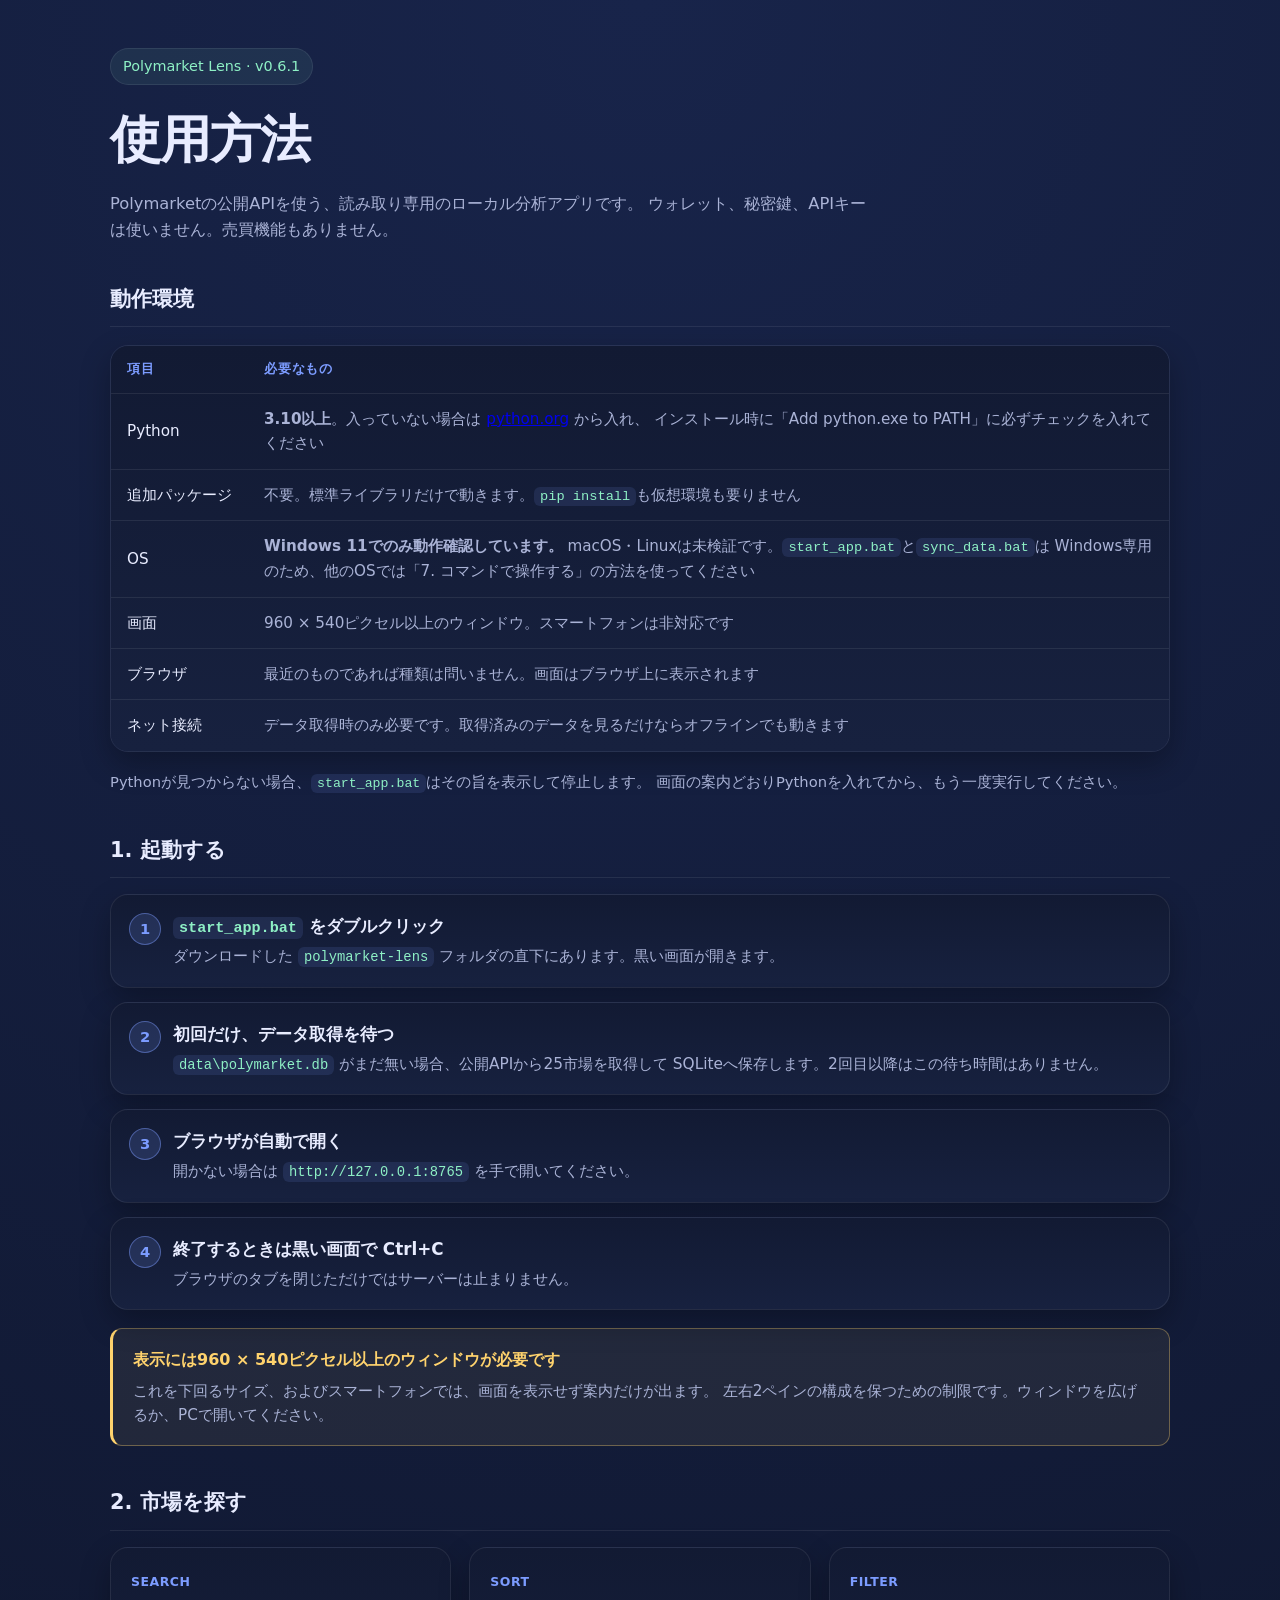
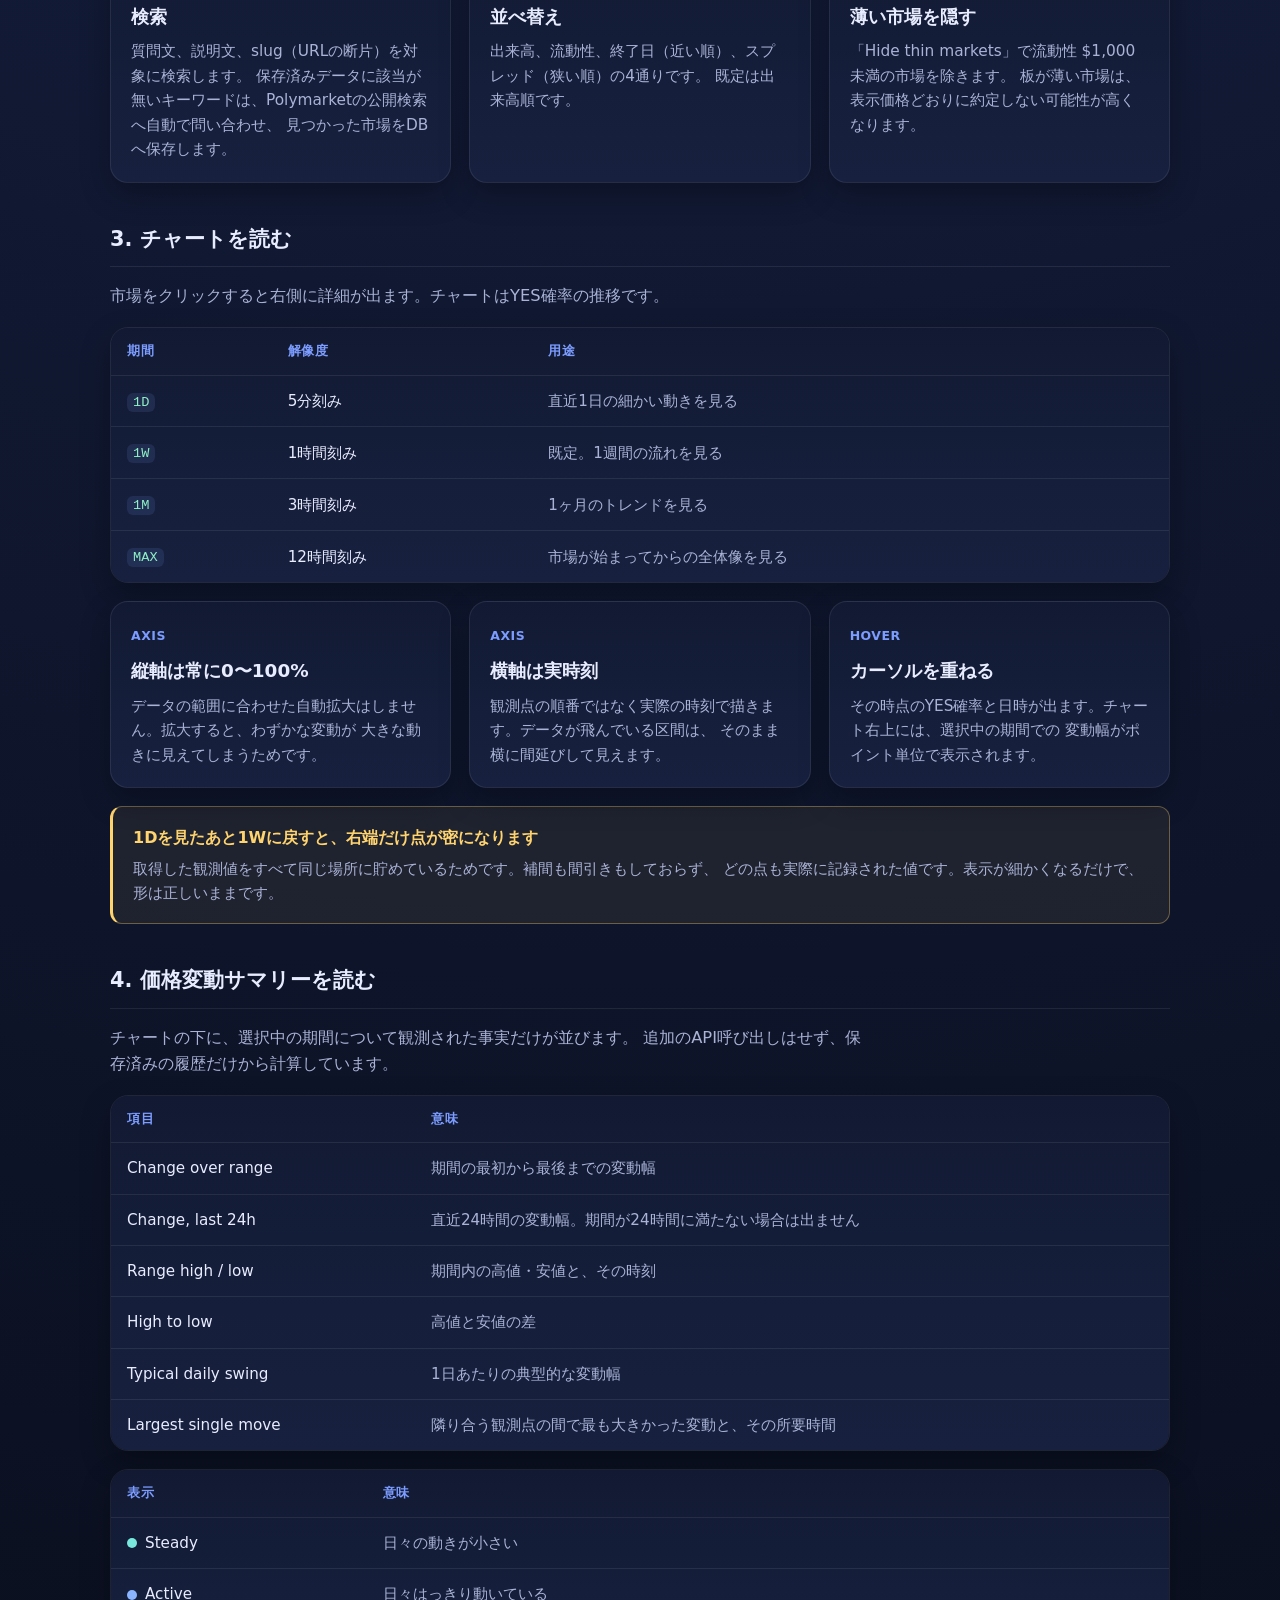
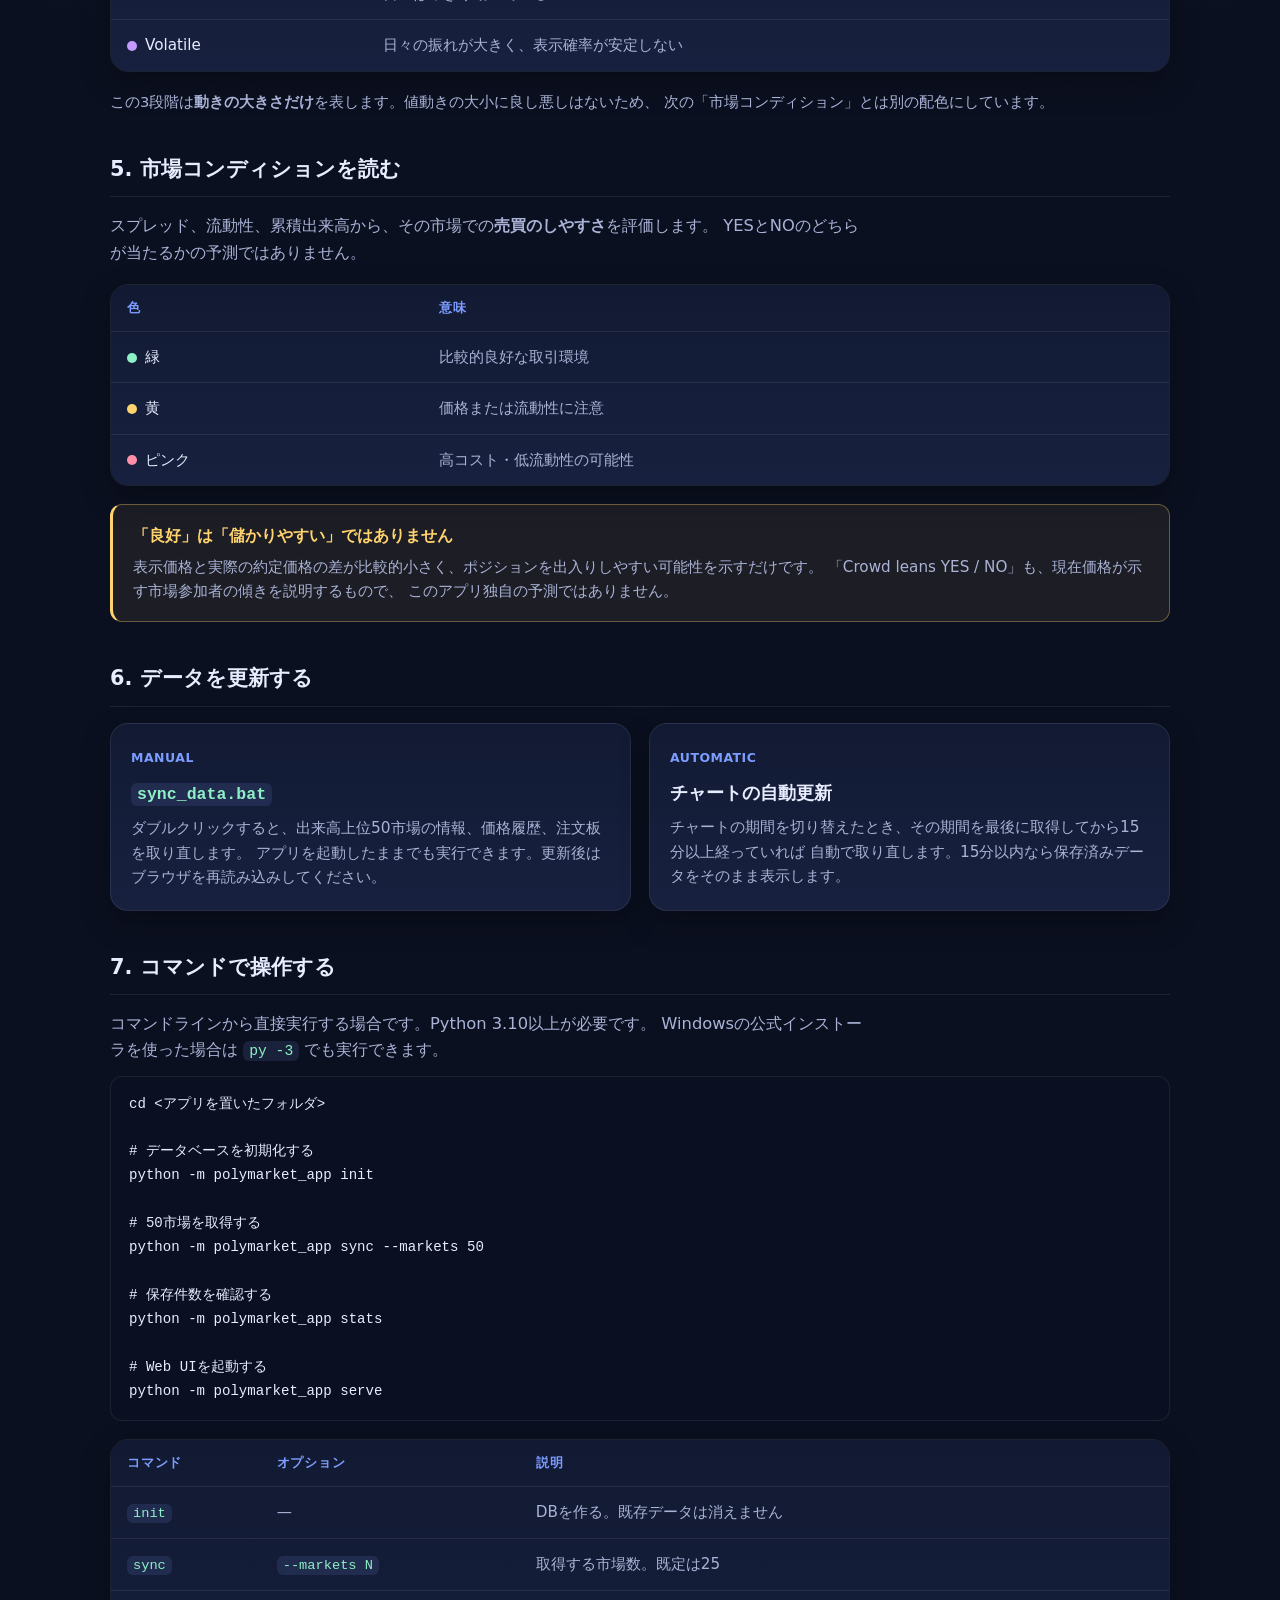
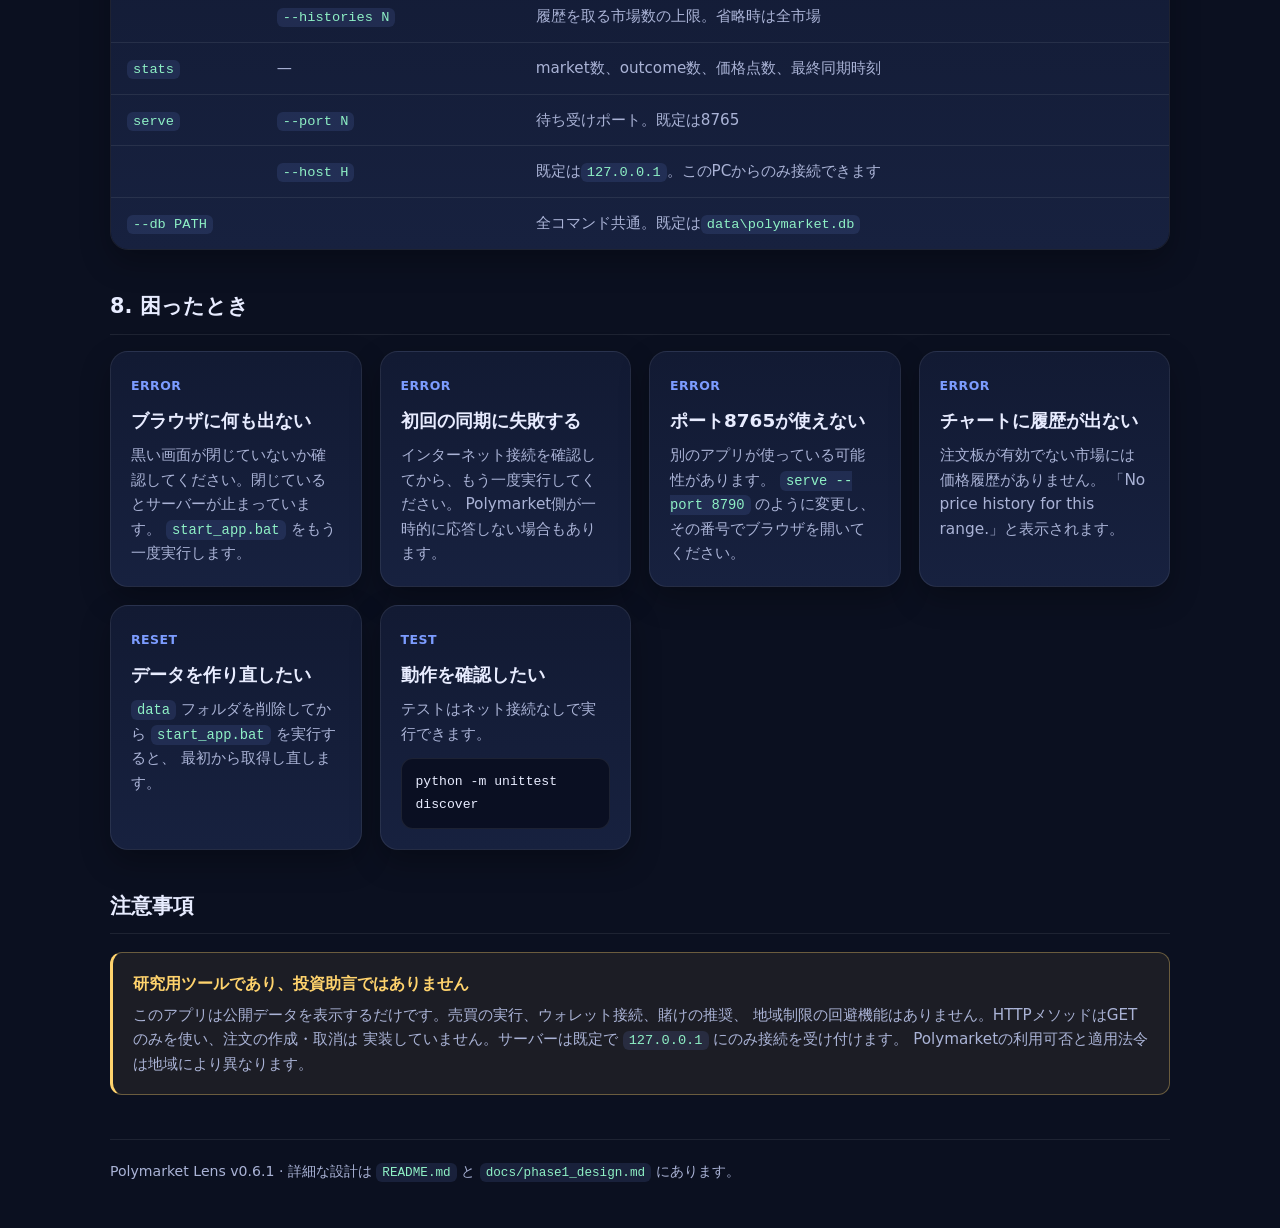
==== docs/how_to_start.html @ 96980538 "Publish Polymarket Lens 0.6.1 A read-only viewer for public Polymarket data. Runs locally on the Pyt" ====
<!doctype html>
<html lang="ja">
<head>
  <meta charset="UTF-8" />
  <meta name="viewport" content="width=device-width, initial-scale=1.0" />
  <title>Polymarket Lens 使用方法</title>
  <style>
    :root {
      --bg: #0b1020;
      --panel: #121a33;
      --panel-2: #17213f;
      --text: #e8ecff;
      --muted: #aab3d6;
      --accent: #7c9cff;
      --accent-2: #8ef0c5;
      --warn: #ffd36d;
      --border: rgba(255,255,255,0.08);
      --shadow: 0 12px 30px rgba(0,0,0,0.28);
      --radius: 18px;
    }

    * {
      box-sizing: border-box;
    }

    body {
      margin: 0;
      font-family: system-ui, -apple-system, BlinkMacSystemFont, "Segoe UI", sans-serif;
      background: radial-gradient(circle at top, #18244a 0%, var(--bg) 55%);
      color: var(--text);
      line-height: 1.6;
    }

    .wrap {
      max-width: 1100px;
      margin: 0 auto;
      padding: 48px 20px 56px;
    }

    .hero {
      margin-bottom: 28px;
    }

    .eyebrow {
      display: inline-block;
      padding: 6px 12px;
      border: 1px solid var(--border);
      border-radius: 999px;
      color: var(--accent-2);
      background: rgba(142, 240, 197, 0.08);
      font-size: 0.9rem;
      margin-bottom: 14px;
    }

    h1 {
      margin: 0 0 10px;
      font-size: clamp(2rem, 4vw, 3.2rem);
      letter-spacing: -0.02em;
    }

    .lead {
      margin: 0;
      max-width: 760px;
      color: var(--muted);
      font-size: 1.02rem;
    }

    .section-title {
      margin: 40px 0 16px;
      font-size: 1.3rem;
      padding-bottom: 10px;
      border-bottom: 1px solid var(--border);
    }

    .grid {
      display: grid;
      grid-template-columns: repeat(auto-fit, minmax(240px, 1fr));
      gap: 18px;
    }

    .card {
      background: linear-gradient(180deg, var(--panel) 0%, var(--panel-2) 100%);
      border: 1px solid var(--border);
      border-radius: var(--radius);
      box-shadow: var(--shadow);
      padding: 20px;
      transition: transform 0.2s ease, border-color 0.2s ease;
    }

    .card:hover {
      transform: translateY(-4px);
      border-color: rgba(124, 156, 255, 0.45);
    }

    .tag {
      display: inline-block;
      font-size: 0.78rem;
      font-weight: 700;
      letter-spacing: 0.04em;
      text-transform: uppercase;
      color: var(--accent);
      margin-bottom: 10px;
    }

    .card h2,
    .card h3 {
      margin: 0 0 8px;
      font-size: 1.15rem;
    }

    .card p {
      margin: 0;
      color: var(--muted);
      font-size: 0.96rem;
    }

    .card p + p {
      margin-top: 10px;
    }

    .steps {
      list-style: none;
      counter-reset: step;
      margin: 0;
      padding: 0;
      display: grid;
      gap: 14px;
    }

    .steps li {
      counter-increment: step;
      position: relative;
      padding: 18px 20px 18px 62px;
      background: linear-gradient(180deg, var(--panel) 0%, var(--panel-2) 100%);
      border: 1px solid var(--border);
      border-radius: var(--radius);
      box-shadow: var(--shadow);
    }

    .steps li::before {
      content: counter(step);
      position: absolute;
      left: 18px;
      top: 18px;
      width: 30px;
      height: 30px;
      display: grid;
      place-items: center;
      border-radius: 50%;
      background: rgba(124, 156, 255, 0.16);
      border: 1px solid rgba(124, 156, 255, 0.45);
      color: var(--accent);
      font-weight: 700;
      font-size: 0.92rem;
    }

    .steps strong {
      display: block;
      margin-bottom: 4px;
      font-size: 1.05rem;
    }

    .steps p {
      margin: 0;
      color: var(--muted);
      font-size: 0.96rem;
    }

    code {
      font-family: ui-monospace, "Cascadia Mono", Consolas, monospace;
      font-size: 0.9em;
      padding: 2px 6px;
      border-radius: 6px;
      background: rgba(124, 156, 255, 0.12);
      color: var(--accent-2);
    }

    pre {
      margin: 12px 0 0;
      padding: 16px 18px;
      overflow-x: auto;
      background: #0a0f22;
      border: 1px solid var(--border);
      border-radius: 12px;
    }

    pre code {
      padding: 0;
      background: none;
      color: var(--text);
      font-size: 0.88rem;
      line-height: 1.7;
    }

    /* カード内は幅が狭いので、横スクロールさせず折り返す。 */
    .card pre {
      padding: 12px 14px;
    }

    .card pre code {
      white-space: pre-wrap;
      overflow-wrap: anywhere;
      font-size: 0.82rem;
    }

    .table-scroll {
      overflow-x: auto;
      border: 1px solid var(--border);
      border-radius: var(--radius);
      box-shadow: var(--shadow);
    }

    table {
      width: 100%;
      border-collapse: collapse;
      background: linear-gradient(180deg, var(--panel) 0%, var(--panel-2) 100%);
      font-size: 0.95rem;
    }

    th,
    td {
      padding: 13px 16px;
      text-align: left;
      border-bottom: 1px solid var(--border);
      white-space: nowrap;
    }

    td:last-child,
    th:last-child {
      white-space: normal;
    }

    thead th {
      color: var(--accent);
      font-size: 0.8rem;
      letter-spacing: 0.06em;
      text-transform: uppercase;
    }

    tbody tr:last-child th,
    tbody tr:last-child td {
      border-bottom: 0;
    }

    td.muted {
      color: var(--muted);
    }

    .swatch {
      display: inline-block;
      width: 10px;
      height: 10px;
      margin-right: 8px;
      border-radius: 50%;
      vertical-align: middle;
    }

    .swatch.good { background: #8ef0c5; }
    .swatch.caution { background: var(--warn); }
    .swatch.risk { background: #ff8fa8; }
    .swatch.steady { background: #78e7dc; }
    .swatch.active { background: #8ab4ff; }
    .swatch.volatile { background: #c39bff; }

    .callout {
      margin-top: 18px;
      padding: 18px 20px;
      border: 1px solid rgba(255, 211, 109, 0.35);
      border-left: 3px solid var(--warn);
      border-radius: 12px;
      background: rgba(255, 211, 109, 0.07);
    }

    .callout strong {
      display: block;
      margin-bottom: 6px;
      color: var(--warn);
    }

    .callout p {
      margin: 0;
      color: var(--muted);
      font-size: 0.95rem;
    }

    .note {
      margin-top: 18px;
      color: var(--muted);
      font-size: 0.92rem;
    }

    footer {
      margin-top: 44px;
      padding-top: 20px;
      border-top: 1px solid var(--border);
      color: var(--muted);
      font-size: 0.88rem;
    }

    @media (max-width: 640px) {
      .wrap {
        padding: 30px 16px 44px;
      }

      .card,
      .steps li {
        padding: 18px;
      }

      .steps li {
        padding-left: 58px;
      }
    }
  </style>
</head>
<body>
  <main class="wrap">
    <section class="hero">
      <div class="eyebrow">Polymarket Lens &middot; v0.6.1</div>
      <h1>使用方法</h1>
      <p class="lead">
        Polymarketの公開APIを使う、読み取り専用のローカル分析アプリです。
        ウォレット、秘密鍵、APIキーは使いません。売買機能もありません。
      </p>
    </section>

    <h2 class="section-title">動作環境</h2>
    <div class="table-scroll" style="margin-top:18px">
      <table>
        <thead>
          <tr>
            <th>項目</th>
            <th>必要なもの</th>
          </tr>
        </thead>
        <tbody>
          <tr>
            <td>Python</td>
            <td class="muted">
              <strong>3.10以上</strong>。入っていない場合は
              <a href="https://www.python.org/downloads/">python.org</a> から入れ、
              インストール時に「Add python.exe to PATH」に必ずチェックを入れてください
            </td>
          </tr>
          <tr>
            <td>追加パッケージ</td>
            <td class="muted">
              不要。標準ライブラリだけで動きます。<code>pip install</code>も仮想環境も要りません
            </td>
          </tr>
          <tr>
            <td>OS</td>
            <td class="muted">
              <strong>Windows 11でのみ動作確認しています。</strong>
              macOS・Linuxは未検証です。<code>start_app.bat</code>と<code>sync_data.bat</code>は
              Windows専用のため、他のOSでは「7. コマンドで操作する」の方法を使ってください
            </td>
          </tr>
          <tr>
            <td>画面</td>
            <td class="muted">960 &times; 540ピクセル以上のウィンドウ。スマートフォンは非対応です</td>
          </tr>
          <tr>
            <td>ブラウザ</td>
            <td class="muted">最近のものであれば種類は問いません。画面はブラウザ上に表示されます</td>
          </tr>
          <tr>
            <td>ネット接続</td>
            <td class="muted">
              データ取得時のみ必要です。取得済みのデータを見るだけならオフラインでも動きます
            </td>
          </tr>
        </tbody>
      </table>
    </div>

    <p class="note">
      Pythonが見つからない場合、<code>start_app.bat</code>はその旨を表示して停止します。
      画面の案内どおりPythonを入れてから、もう一度実行してください。
    </p>

    <h2 class="section-title">1. 起動する</h2>
    <ol class="steps">
      <li>
        <strong><code>start_app.bat</code> をダブルクリック</strong>
        <p>ダウンロードした <code>polymarket-lens</code> フォルダの直下にあります。黒い画面が開きます。</p>
      </li>
      <li>
        <strong>初回だけ、データ取得を待つ</strong>
        <p>
          <code>data\polymarket.db</code> がまだ無い場合、公開APIから25市場を取得して
          SQLiteへ保存します。2回目以降はこの待ち時間はありません。
        </p>
      </li>
      <li>
        <strong>ブラウザが自動で開く</strong>
        <p>
          開かない場合は <code>http://127.0.0.1:8765</code> を手で開いてください。
        </p>
      </li>
      <li>
        <strong>終了するときは黒い画面で Ctrl+C</strong>
        <p>ブラウザのタブを閉じただけではサーバーは止まりません。</p>
      </li>
    </ol>

    <div class="callout">
      <strong>表示には960 &times; 540ピクセル以上のウィンドウが必要です</strong>
      <p>
        これを下回るサイズ、およびスマートフォンでは、画面を表示せず案内だけが出ます。
        左右2ペインの構成を保つための制限です。ウィンドウを広げるか、PCで開いてください。
      </p>
    </div>

    <h2 class="section-title">2. 市場を探す</h2>
    <section class="grid">
      <article class="card">
        <div class="tag">Search</div>
        <h3>検索</h3>
        <p>
          質問文、説明文、slug（URLの断片）を対象に検索します。
          保存済みデータに該当が無いキーワードは、Polymarketの公開検索へ自動で問い合わせ、
          見つかった市場をDBへ保存します。
        </p>
      </article>

      <article class="card">
        <div class="tag">Sort</div>
        <h3>並べ替え</h3>
        <p>
          出来高、流動性、終了日（近い順）、スプレッド（狭い順）の4通りです。
          既定は出来高順です。
        </p>
      </article>

      <article class="card">
        <div class="tag">Filter</div>
        <h3>薄い市場を隠す</h3>
        <p>
          「Hide thin markets」で流動性 $1,000 未満の市場を除きます。
          板が薄い市場は、表示価格どおりに約定しない可能性が高くなります。
        </p>
      </article>
    </section>

    <h2 class="section-title">3. チャートを読む</h2>
    <p class="lead">
      市場をクリックすると右側に詳細が出ます。チャートはYES確率の推移です。
    </p>

    <div class="table-scroll" style="margin-top:18px">
      <table>
        <thead>
          <tr>
            <th>期間</th>
            <th>解像度</th>
            <th>用途</th>
          </tr>
        </thead>
        <tbody>
          <tr><td><code>1D</code></td><td>5分刻み</td><td class="muted">直近1日の細かい動きを見る</td></tr>
          <tr><td><code>1W</code></td><td>1時間刻み</td><td class="muted">既定。1週間の流れを見る</td></tr>
          <tr><td><code>1M</code></td><td>3時間刻み</td><td class="muted">1ヶ月のトレンドを見る</td></tr>
          <tr><td><code>MAX</code></td><td>12時間刻み</td><td class="muted">市場が始まってからの全体像を見る</td></tr>
        </tbody>
      </table>
    </div>

    <section class="grid" style="margin-top:18px">
      <article class="card">
        <div class="tag">Axis</div>
        <h3>縦軸は常に0〜100%</h3>
        <p>
          データの範囲に合わせた自動拡大はしません。拡大すると、わずかな変動が
          大きな動きに見えてしまうためです。
        </p>
      </article>

      <article class="card">
        <div class="tag">Axis</div>
        <h3>横軸は実時刻</h3>
        <p>
          観測点の順番ではなく実際の時刻で描きます。データが飛んでいる区間は、
          そのまま横に間延びして見えます。
        </p>
      </article>

      <article class="card">
        <div class="tag">Hover</div>
        <h3>カーソルを重ねる</h3>
        <p>
          その時点のYES確率と日時が出ます。チャート右上には、選択中の期間での
          変動幅がポイント単位で表示されます。
        </p>
      </article>
    </section>

    <div class="callout">
      <strong>1Dを見たあと1Wに戻すと、右端だけ点が密になります</strong>
      <p>
        取得した観測値をすべて同じ場所に貯めているためです。補間も間引きもしておらず、
        どの点も実際に記録された値です。表示が細かくなるだけで、形は正しいままです。
      </p>
    </div>

    <h2 class="section-title">4. 価格変動サマリーを読む</h2>
    <p class="lead">
      チャートの下に、選択中の期間について観測された事実だけが並びます。
      追加のAPI呼び出しはせず、保存済みの履歴だけから計算しています。
    </p>

    <div class="table-scroll" style="margin-top:18px">
      <table>
        <thead>
          <tr>
            <th>項目</th>
            <th>意味</th>
          </tr>
        </thead>
        <tbody>
          <tr><td>Change over range</td><td class="muted">期間の最初から最後までの変動幅</td></tr>
          <tr><td>Change, last 24h</td><td class="muted">直近24時間の変動幅。期間が24時間に満たない場合は出ません</td></tr>
          <tr><td>Range high / low</td><td class="muted">期間内の高値・安値と、その時刻</td></tr>
          <tr><td>High to low</td><td class="muted">高値と安値の差</td></tr>
          <tr><td>Typical daily swing</td><td class="muted">1日あたりの典型的な変動幅</td></tr>
          <tr><td>Largest single move</td><td class="muted">隣り合う観測点の間で最も大きかった変動と、その所要時間</td></tr>
        </tbody>
      </table>
    </div>

    <div class="table-scroll" style="margin-top:18px">
      <table>
        <thead>
          <tr>
            <th>表示</th>
            <th>意味</th>
          </tr>
        </thead>
        <tbody>
          <tr><td><span class="swatch steady"></span>Steady</td><td class="muted">日々の動きが小さい</td></tr>
          <tr><td><span class="swatch active"></span>Active</td><td class="muted">日々はっきり動いている</td></tr>
          <tr><td><span class="swatch volatile"></span>Volatile</td><td class="muted">日々の振れが大きく、表示確率が安定しない</td></tr>
        </tbody>
      </table>
    </div>

    <p class="note">
      この3段階は<strong>動きの大きさだけ</strong>を表します。値動きの大小に良し悪しはないため、
      次の「市場コンディション」とは別の配色にしています。
    </p>

    <h2 class="section-title">5. 市場コンディションを読む</h2>
    <p class="lead">
      スプレッド、流動性、累積出来高から、その市場での<strong>売買のしやすさ</strong>を評価します。
      YESとNOのどちらが当たるかの予測ではありません。
    </p>

    <div class="table-scroll" style="margin-top:18px">
      <table>
        <thead>
          <tr>
            <th>色</th>
            <th>意味</th>
          </tr>
        </thead>
        <tbody>
          <tr><td><span class="swatch good"></span>緑</td><td class="muted">比較的良好な取引環境</td></tr>
          <tr><td><span class="swatch caution"></span>黄</td><td class="muted">価格または流動性に注意</td></tr>
          <tr><td><span class="swatch risk"></span>ピンク</td><td class="muted">高コスト・低流動性の可能性</td></tr>
        </tbody>
      </table>
    </div>

    <div class="callout">
      <strong>「良好」は「儲かりやすい」ではありません</strong>
      <p>
        表示価格と実際の約定価格の差が比較的小さく、ポジションを出入りしやすい可能性を示すだけです。
        「Crowd leans YES / NO」も、現在価格が示す市場参加者の傾きを説明するもので、
        このアプリ独自の予測ではありません。
      </p>
    </div>

    <h2 class="section-title">6. データを更新する</h2>
    <section class="grid">
      <article class="card">
        <div class="tag">Manual</div>
        <h3><code>sync_data.bat</code></h3>
        <p>
          ダブルクリックすると、出来高上位50市場の情報、価格履歴、注文板を取り直します。
          アプリを起動したままでも実行できます。更新後はブラウザを再読み込みしてください。
        </p>
      </article>

      <article class="card">
        <div class="tag">Automatic</div>
        <h3>チャートの自動更新</h3>
        <p>
          チャートの期間を切り替えたとき、その期間を最後に取得してから15分以上経っていれば
          自動で取り直します。15分以内なら保存済みデータをそのまま表示します。
        </p>
      </article>
    </section>

    <h2 class="section-title">7. コマンドで操作する</h2>
    <p class="lead">
      コマンドラインから直接実行する場合です。Python 3.10以上が必要です。
      Windowsの公式インストーラを使った場合は <code>py -3</code> でも実行できます。
    </p>

    <pre><code>cd <アプリを置いたフォルダ>

# データベースを初期化する
python -m polymarket_app init

# 50市場を取得する
python -m polymarket_app sync --markets 50

# 保存件数を確認する
python -m polymarket_app stats

# Web UIを起動する
python -m polymarket_app serve</code></pre>

    <div class="table-scroll" style="margin-top:18px">
      <table>
        <thead>
          <tr>
            <th>コマンド</th>
            <th>オプション</th>
            <th>説明</th>
          </tr>
        </thead>
        <tbody>
          <tr>
            <td><code>init</code></td>
            <td class="muted">&mdash;</td>
            <td class="muted">DBを作る。既存データは消えません</td>
          </tr>
          <tr>
            <td><code>sync</code></td>
            <td><code>--markets N</code></td>
            <td class="muted">取得する市場数。既定は25</td>
          </tr>
          <tr>
            <td></td>
            <td><code>--histories N</code></td>
            <td class="muted">履歴を取る市場数の上限。省略時は全市場</td>
          </tr>
          <tr>
            <td><code>stats</code></td>
            <td class="muted">&mdash;</td>
            <td class="muted">market数、outcome数、価格点数、最終同期時刻</td>
          </tr>
          <tr>
            <td><code>serve</code></td>
            <td><code>--port N</code></td>
            <td class="muted">待ち受けポート。既定は8765</td>
          </tr>
          <tr>
            <td></td>
            <td><code>--host H</code></td>
            <td class="muted">既定は<code>127.0.0.1</code>。このPCからのみ接続できます</td>
          </tr>
          <tr>
            <td colspan="2"><code>--db PATH</code></td>
            <td class="muted">全コマンド共通。既定は<code>data\polymarket.db</code></td>
          </tr>
        </tbody>
      </table>
    </div>

    <h2 class="section-title">8. 困ったとき</h2>
    <section class="grid">
      <article class="card">
        <div class="tag">Error</div>
        <h3>ブラウザに何も出ない</h3>
        <p>
          黒い画面が閉じていないか確認してください。閉じているとサーバーが止まっています。
          <code>start_app.bat</code> をもう一度実行します。
        </p>
      </article>

      <article class="card">
        <div class="tag">Error</div>
        <h3>初回の同期に失敗する</h3>
        <p>
          インターネット接続を確認してから、もう一度実行してください。
          Polymarket側が一時的に応答しない場合もあります。
        </p>
      </article>

      <article class="card">
        <div class="tag">Error</div>
        <h3>ポート8765が使えない</h3>
        <p>
          別のアプリが使っている可能性があります。
          <code>serve --port 8790</code> のように変更し、その番号でブラウザを開いてください。
        </p>
      </article>

      <article class="card">
        <div class="tag">Error</div>
        <h3>チャートに履歴が出ない</h3>
        <p>
          注文板が有効でない市場には価格履歴がありません。
          「No price history for this range.」と表示されます。
        </p>
      </article>

      <article class="card">
        <div class="tag">Reset</div>
        <h3>データを作り直したい</h3>
        <p>
          <code>data</code> フォルダを削除してから <code>start_app.bat</code> を実行すると、
          最初から取得し直します。
        </p>
      </article>

      <article class="card">
        <div class="tag">Test</div>
        <h3>動作を確認したい</h3>
        <p>
          テストはネット接続なしで実行できます。
        </p>
        <pre><code>python -m unittest discover</code></pre>
      </article>
    </section>

    <h2 class="section-title">注意事項</h2>
    <div class="callout">
      <strong>研究用ツールであり、投資助言ではありません</strong>
      <p>
        このアプリは公開データを表示するだけです。売買の実行、ウォレット接続、賭けの推奨、
        地域制限の回避機能はありません。HTTPメソッドはGETのみを使い、注文の作成・取消は
        実装していません。サーバーは既定で <code>127.0.0.1</code> にのみ接続を受け付けます。
        Polymarketの利用可否と適用法令は地域により異なります。
      </p>
    </div>

    <footer>
      Polymarket Lens v0.6.1 &middot; 詳細な設計は
      <code>README.md</code> と <code>docs/phase1_design.md</code> にあります。
    </footer>
  </main>
</body>
</html>
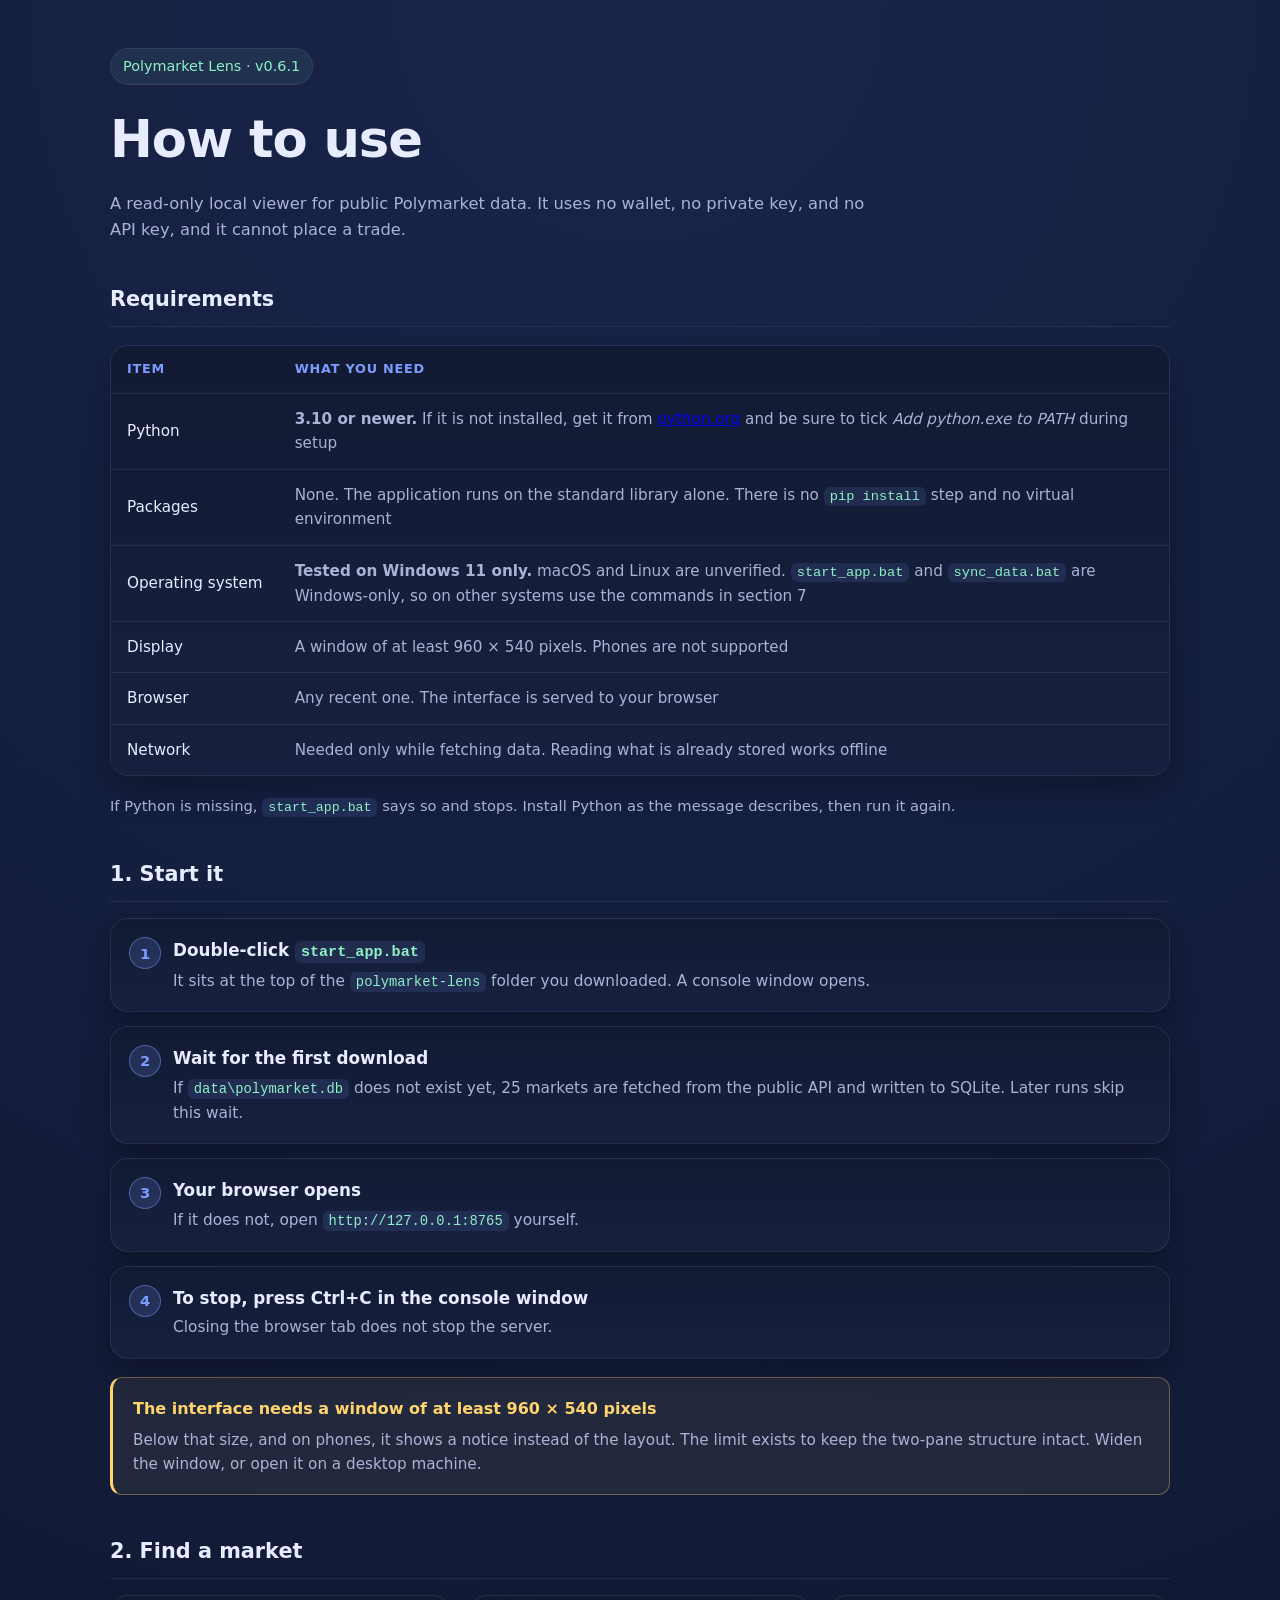
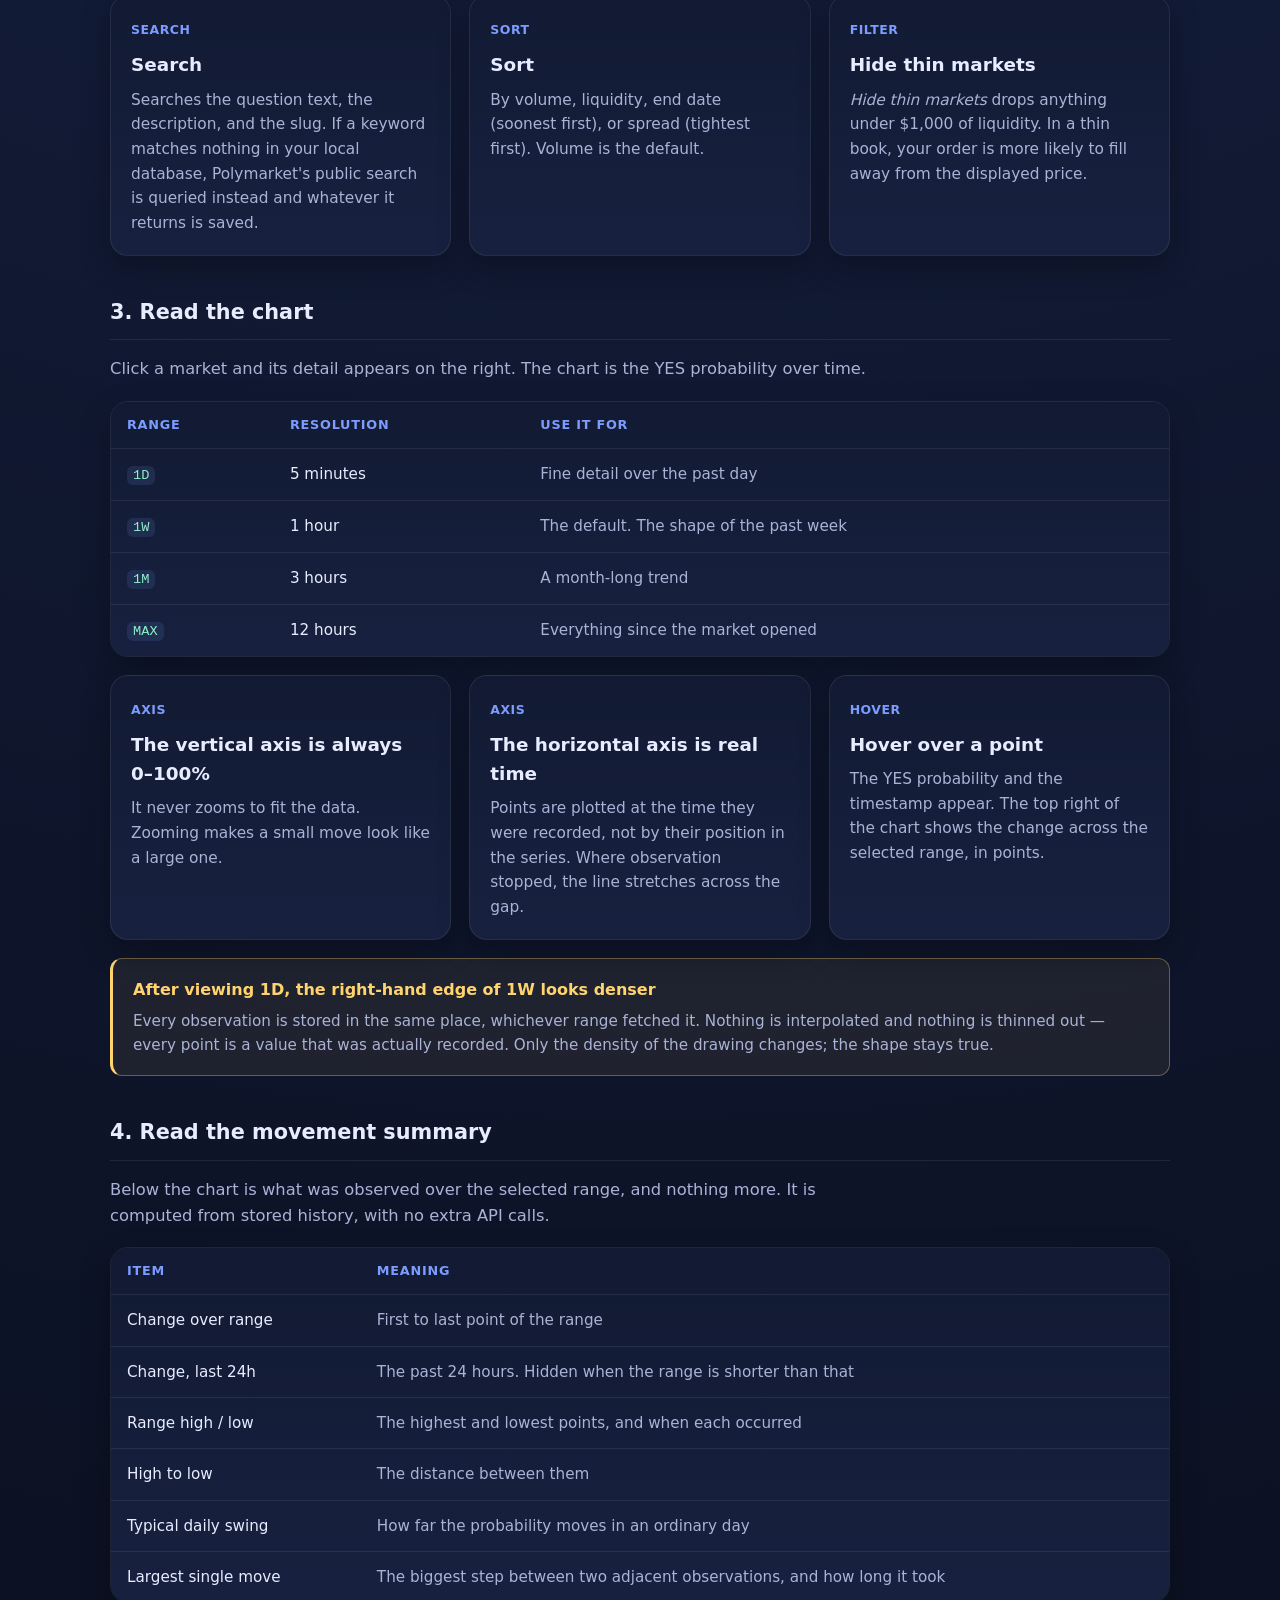
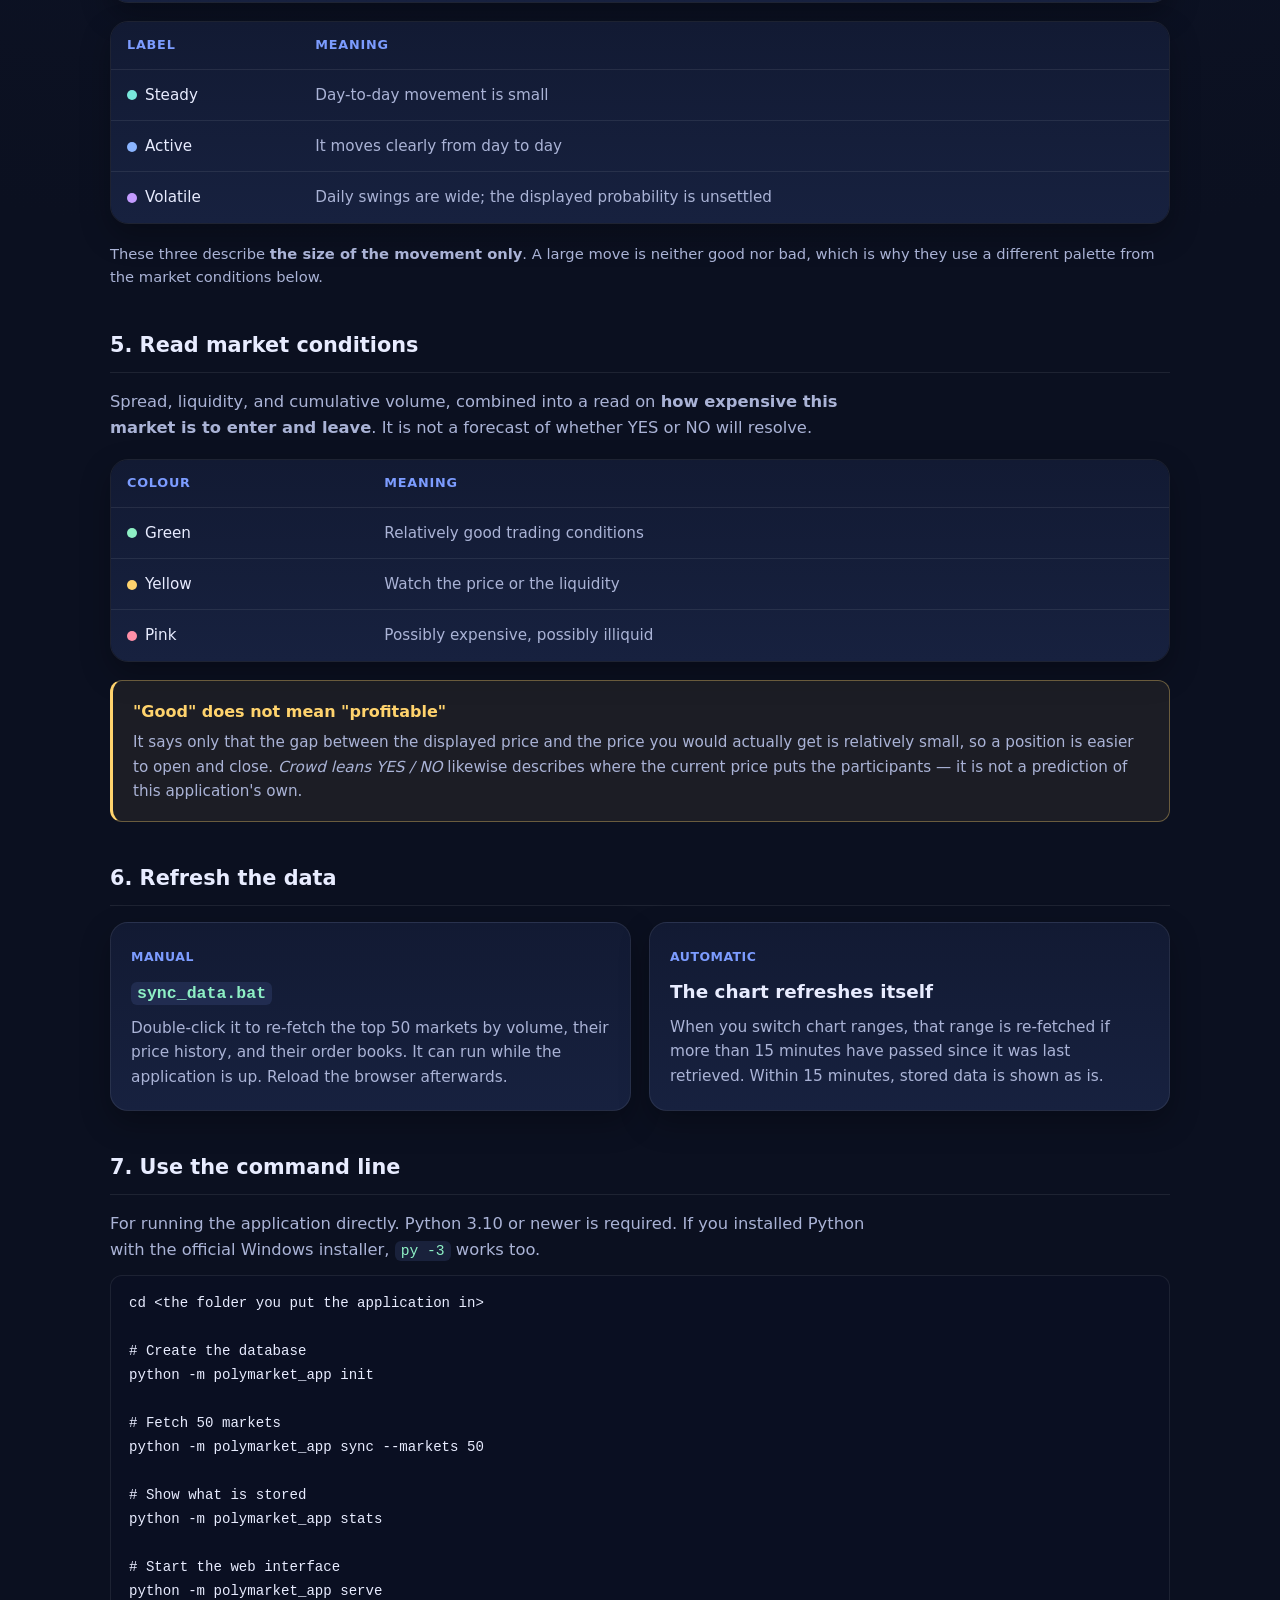
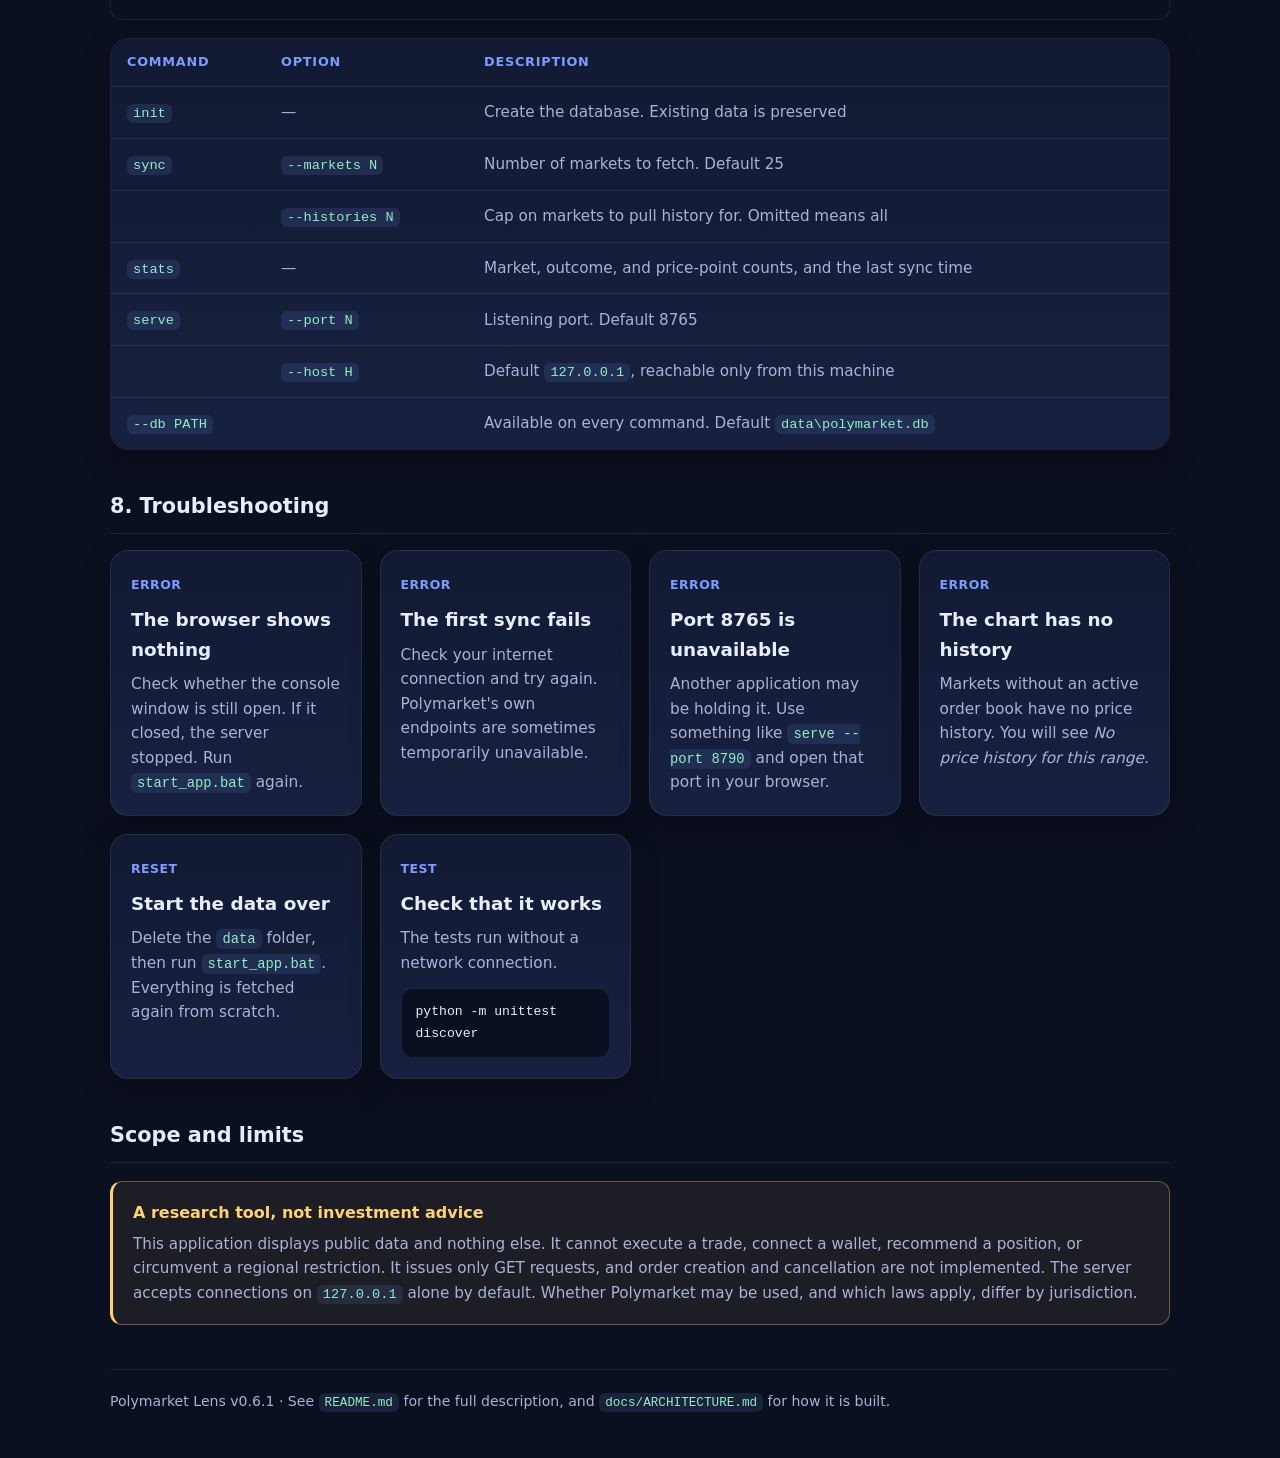
==== commit eaff1adc: "Translate the documentation into English The project is published for an English-speaking audience, " ====
--- a/docs/how_to_start.html
+++ b/docs/how_to_start.html
@@ -1,9 +1,9 @@
 <!doctype html>
-<html lang="ja">
+<html lang="en">
 <head>
   <meta charset="UTF-8" />
   <meta name="viewport" content="width=device-width, initial-scale=1.0" />
-  <title>Polymarket Lens 使用方法</title>
+  <title>Polymarket Lens &mdash; How to use</title>
   <style>
     :root {
       --bg: #0b1020;
@@ -192,7 +192,7 @@
       line-height: 1.7;
     }
 
-    /* カード内は幅が狭いので、横スクロールさせず折り返す。 */
+    /* Cards are narrow, so wrap instead of scrolling sideways. */
     .card pre {
       padding: 12px 14px;
     }
@@ -317,57 +317,59 @@
   <main class="wrap">
     <section class="hero">
       <div class="eyebrow">Polymarket Lens &middot; v0.6.1</div>
-      <h1>使用方法</h1>
+      <h1>How to use</h1>
       <p class="lead">
-        Polymarketの公開APIを使う、読み取り専用のローカル分析アプリです。
-        ウォレット、秘密鍵、APIキーは使いません。売買機能もありません。
+        A read-only local viewer for public Polymarket data. It uses no wallet,
+        no private key, and no API key, and it cannot place a trade.
       </p>
     </section>
 
-    <h2 class="section-title">動作環境</h2>
+    <h2 class="section-title">Requirements</h2>
     <div class="table-scroll" style="margin-top:18px">
       <table>
         <thead>
           <tr>
-            <th>項目</th>
-            <th>必要なもの</th>
+            <th>Item</th>
+            <th>What you need</th>
           </tr>
         </thead>
         <tbody>
           <tr>
             <td>Python</td>
             <td class="muted">
-              <strong>3.10以上</strong>。入っていない場合は
-              <a href="https://www.python.org/downloads/">python.org</a> から入れ、
-              インストール時に「Add python.exe to PATH」に必ずチェックを入れてください
+              <strong>3.10 or newer.</strong> If it is not installed, get it from
+              <a href="https://www.python.org/downloads/">python.org</a> and be sure to
+              tick <em>Add python.exe to PATH</em> during setup
             </td>
           </tr>
           <tr>
-            <td>追加パッケージ</td>
+            <td>Packages</td>
             <td class="muted">
-              不要。標準ライブラリだけで動きます。<code>pip install</code>も仮想環境も要りません
+              None. The application runs on the standard library alone. There is no
+              <code>pip install</code> step and no virtual environment
             </td>
           </tr>
           <tr>
-            <td>OS</td>
+            <td>Operating system</td>
             <td class="muted">
-              <strong>Windows 11でのみ動作確認しています。</strong>
-              macOS・Linuxは未検証です。<code>start_app.bat</code>と<code>sync_data.bat</code>は
-              Windows専用のため、他のOSでは「7. コマンドで操作する」の方法を使ってください
+              <strong>Tested on Windows 11 only.</strong>
+              macOS and Linux are unverified. <code>start_app.bat</code> and
+              <code>sync_data.bat</code> are Windows-only, so on other systems use the
+              commands in section 7
             </td>
           </tr>
           <tr>
-            <td>画面</td>
-            <td class="muted">960 &times; 540ピクセル以上のウィンドウ。スマートフォンは非対応です</td>
-          </tr>
-          <tr>
-            <td>ブラウザ</td>
-            <td class="muted">最近のものであれば種類は問いません。画面はブラウザ上に表示されます</td>
-          </tr>
-          <tr>
-            <td>ネット接続</td>
+            <td>Display</td>
+            <td class="muted">A window of at least 960 &times; 540 pixels. Phones are not supported</td>
+          </tr>
+          <tr>
+            <td>Browser</td>
+            <td class="muted">Any recent one. The interface is served to your browser</td>
+          </tr>
+          <tr>
+            <td>Network</td>
             <td class="muted">
-              データ取得時のみ必要です。取得済みのデータを見るだけならオフラインでも動きます
+              Needed only while fetching data. Reading what is already stored works offline
             </td>
           </tr>
         </tbody>
@@ -375,93 +377,95 @@
     </div>
 
     <p class="note">
-      Pythonが見つからない場合、<code>start_app.bat</code>はその旨を表示して停止します。
-      画面の案内どおりPythonを入れてから、もう一度実行してください。
+      If Python is missing, <code>start_app.bat</code> says so and stops. Install Python
+      as the message describes, then run it again.
     </p>
 
-    <h2 class="section-title">1. 起動する</h2>
+    <h2 class="section-title">1. Start it</h2>
     <ol class="steps">
       <li>
-        <strong><code>start_app.bat</code> をダブルクリック</strong>
-        <p>ダウンロードした <code>polymarket-lens</code> フォルダの直下にあります。黒い画面が開きます。</p>
+        <strong>Double-click <code>start_app.bat</code></strong>
+        <p>It sits at the top of the <code>polymarket-lens</code> folder you downloaded. A console window opens.</p>
       </li>
       <li>
-        <strong>初回だけ、データ取得を待つ</strong>
-        <p>
-          <code>data\polymarket.db</code> がまだ無い場合、公開APIから25市場を取得して
-          SQLiteへ保存します。2回目以降はこの待ち時間はありません。
+        <strong>Wait for the first download</strong>
+        <p>
+          If <code>data\polymarket.db</code> does not exist yet, 25 markets are fetched from
+          the public API and written to SQLite. Later runs skip this wait.
         </p>
       </li>
       <li>
-        <strong>ブラウザが自動で開く</strong>
-        <p>
-          開かない場合は <code>http://127.0.0.1:8765</code> を手で開いてください。
+        <strong>Your browser opens</strong>
+        <p>
+          If it does not, open <code>http://127.0.0.1:8765</code> yourself.
         </p>
       </li>
       <li>
-        <strong>終了するときは黒い画面で Ctrl+C</strong>
-        <p>ブラウザのタブを閉じただけではサーバーは止まりません。</p>
+        <strong>To stop, press Ctrl+C in the console window</strong>
+        <p>Closing the browser tab does not stop the server.</p>
       </li>
     </ol>
 
     <div class="callout">
-      <strong>表示には960 &times; 540ピクセル以上のウィンドウが必要です</strong>
+      <strong>The interface needs a window of at least 960 &times; 540 pixels</strong>
       <p>
-        これを下回るサイズ、およびスマートフォンでは、画面を表示せず案内だけが出ます。
-        左右2ペインの構成を保つための制限です。ウィンドウを広げるか、PCで開いてください。
+        Below that size, and on phones, it shows a notice instead of the layout. The limit
+        exists to keep the two-pane structure intact. Widen the window, or open it on a
+        desktop machine.
       </p>
     </div>
 
-    <h2 class="section-title">2. 市場を探す</h2>
+    <h2 class="section-title">2. Find a market</h2>
     <section class="grid">
       <article class="card">
         <div class="tag">Search</div>
-        <h3>検索</h3>
-        <p>
-          質問文、説明文、slug（URLの断片）を対象に検索します。
-          保存済みデータに該当が無いキーワードは、Polymarketの公開検索へ自動で問い合わせ、
-          見つかった市場をDBへ保存します。
+        <h3>Search</h3>
+        <p>
+          Searches the question text, the description, and the slug. If a keyword matches
+          nothing in your local database, Polymarket's public search is queried instead and
+          whatever it returns is saved.
         </p>
       </article>
 
       <article class="card">
         <div class="tag">Sort</div>
-        <h3>並べ替え</h3>
-        <p>
-          出来高、流動性、終了日（近い順）、スプレッド（狭い順）の4通りです。
-          既定は出来高順です。
+        <h3>Sort</h3>
+        <p>
+          By volume, liquidity, end date (soonest first), or spread (tightest first).
+          Volume is the default.
         </p>
       </article>
 
       <article class="card">
         <div class="tag">Filter</div>
-        <h3>薄い市場を隠す</h3>
-        <p>
-          「Hide thin markets」で流動性 $1,000 未満の市場を除きます。
-          板が薄い市場は、表示価格どおりに約定しない可能性が高くなります。
+        <h3>Hide thin markets</h3>
+        <p>
+          <em>Hide thin markets</em> drops anything under $1,000 of liquidity. In a thin
+          book, your order is more likely to fill away from the displayed price.
         </p>
       </article>
     </section>
 
-    <h2 class="section-title">3. チャートを読む</h2>
+    <h2 class="section-title">3. Read the chart</h2>
     <p class="lead">
-      市場をクリックすると右側に詳細が出ます。チャートはYES確率の推移です。
+      Click a market and its detail appears on the right. The chart is the YES probability
+      over time.
     </p>
 
     <div class="table-scroll" style="margin-top:18px">
       <table>
         <thead>
           <tr>
-            <th>期間</th>
-            <th>解像度</th>
-            <th>用途</th>
+            <th>Range</th>
+            <th>Resolution</th>
+            <th>Use it for</th>
           </tr>
         </thead>
         <tbody>
-          <tr><td><code>1D</code></td><td>5分刻み</td><td class="muted">直近1日の細かい動きを見る</td></tr>
-          <tr><td><code>1W</code></td><td>1時間刻み</td><td class="muted">既定。1週間の流れを見る</td></tr>
-          <tr><td><code>1M</code></td><td>3時間刻み</td><td class="muted">1ヶ月のトレンドを見る</td></tr>
-          <tr><td><code>MAX</code></td><td>12時間刻み</td><td class="muted">市場が始まってからの全体像を見る</td></tr>
+          <tr><td><code>1D</code></td><td>5 minutes</td><td class="muted">Fine detail over the past day</td></tr>
+          <tr><td><code>1W</code></td><td>1 hour</td><td class="muted">The default. The shape of the past week</td></tr>
+          <tr><td><code>1M</code></td><td>3 hours</td><td class="muted">A month-long trend</td></tr>
+          <tr><td><code>MAX</code></td><td>12 hours</td><td class="muted">Everything since the market opened</td></tr>
         </tbody>
       </table>
     </div>
@@ -469,61 +473,61 @@
     <section class="grid" style="margin-top:18px">
       <article class="card">
         <div class="tag">Axis</div>
-        <h3>縦軸は常に0〜100%</h3>
-        <p>
-          データの範囲に合わせた自動拡大はしません。拡大すると、わずかな変動が
-          大きな動きに見えてしまうためです。
+        <h3>The vertical axis is always 0&ndash;100%</h3>
+        <p>
+          It never zooms to fit the data. Zooming makes a small move look like a large one.
         </p>
       </article>
 
       <article class="card">
         <div class="tag">Axis</div>
-        <h3>横軸は実時刻</h3>
-        <p>
-          観測点の順番ではなく実際の時刻で描きます。データが飛んでいる区間は、
-          そのまま横に間延びして見えます。
+        <h3>The horizontal axis is real time</h3>
+        <p>
+          Points are plotted at the time they were recorded, not by their position in the
+          series. Where observation stopped, the line stretches across the gap.
         </p>
       </article>
 
       <article class="card">
         <div class="tag">Hover</div>
-        <h3>カーソルを重ねる</h3>
-        <p>
-          その時点のYES確率と日時が出ます。チャート右上には、選択中の期間での
-          変動幅がポイント単位で表示されます。
+        <h3>Hover over a point</h3>
+        <p>
+          The YES probability and the timestamp appear. The top right of the chart shows
+          the change across the selected range, in points.
         </p>
       </article>
     </section>
 
     <div class="callout">
-      <strong>1Dを見たあと1Wに戻すと、右端だけ点が密になります</strong>
+      <strong>After viewing 1D, the right-hand edge of 1W looks denser</strong>
       <p>
-        取得した観測値をすべて同じ場所に貯めているためです。補間も間引きもしておらず、
-        どの点も実際に記録された値です。表示が細かくなるだけで、形は正しいままです。
+        Every observation is stored in the same place, whichever range fetched it. Nothing
+        is interpolated and nothing is thinned out &mdash; every point is a value that was
+        actually recorded. Only the density of the drawing changes; the shape stays true.
       </p>
     </div>
 
-    <h2 class="section-title">4. 価格変動サマリーを読む</h2>
+    <h2 class="section-title">4. Read the movement summary</h2>
     <p class="lead">
-      チャートの下に、選択中の期間について観測された事実だけが並びます。
-      追加のAPI呼び出しはせず、保存済みの履歴だけから計算しています。
+      Below the chart is what was observed over the selected range, and nothing more. It is
+      computed from stored history, with no extra API calls.
     </p>
 
     <div class="table-scroll" style="margin-top:18px">
       <table>
         <thead>
           <tr>
-            <th>項目</th>
-            <th>意味</th>
+            <th>Item</th>
+            <th>Meaning</th>
           </tr>
         </thead>
         <tbody>
-          <tr><td>Change over range</td><td class="muted">期間の最初から最後までの変動幅</td></tr>
-          <tr><td>Change, last 24h</td><td class="muted">直近24時間の変動幅。期間が24時間に満たない場合は出ません</td></tr>
-          <tr><td>Range high / low</td><td class="muted">期間内の高値・安値と、その時刻</td></tr>
-          <tr><td>High to low</td><td class="muted">高値と安値の差</td></tr>
-          <tr><td>Typical daily swing</td><td class="muted">1日あたりの典型的な変動幅</td></tr>
-          <tr><td>Largest single move</td><td class="muted">隣り合う観測点の間で最も大きかった変動と、その所要時間</td></tr>
+          <tr><td>Change over range</td><td class="muted">First to last point of the range</td></tr>
+          <tr><td>Change, last 24h</td><td class="muted">The past 24 hours. Hidden when the range is shorter than that</td></tr>
+          <tr><td>Range high / low</td><td class="muted">The highest and lowest points, and when each occurred</td></tr>
+          <tr><td>High to low</td><td class="muted">The distance between them</td></tr>
+          <tr><td>Typical daily swing</td><td class="muted">How far the probability moves in an ordinary day</td></tr>
+          <tr><td>Largest single move</td><td class="muted">The biggest step between two adjacent observations, and how long it took</td></tr>
         </tbody>
       </table>
     </div>
@@ -532,214 +536,220 @@
       <table>
         <thead>
           <tr>
-            <th>表示</th>
-            <th>意味</th>
+            <th>Label</th>
+            <th>Meaning</th>
           </tr>
         </thead>
         <tbody>
-          <tr><td><span class="swatch steady"></span>Steady</td><td class="muted">日々の動きが小さい</td></tr>
-          <tr><td><span class="swatch active"></span>Active</td><td class="muted">日々はっきり動いている</td></tr>
-          <tr><td><span class="swatch volatile"></span>Volatile</td><td class="muted">日々の振れが大きく、表示確率が安定しない</td></tr>
+          <tr><td><span class="swatch steady"></span>Steady</td><td class="muted">Day-to-day movement is small</td></tr>
+          <tr><td><span class="swatch active"></span>Active</td><td class="muted">It moves clearly from day to day</td></tr>
+          <tr><td><span class="swatch volatile"></span>Volatile</td><td class="muted">Daily swings are wide; the displayed probability is unsettled</td></tr>
         </tbody>
       </table>
     </div>
 
     <p class="note">
-      この3段階は<strong>動きの大きさだけ</strong>を表します。値動きの大小に良し悪しはないため、
-      次の「市場コンディション」とは別の配色にしています。
+      These three describe <strong>the size of the movement only</strong>. A large move is
+      neither good nor bad, which is why they use a different palette from the market
+      conditions below.
     </p>
 
-    <h2 class="section-title">5. 市場コンディションを読む</h2>
+    <h2 class="section-title">5. Read market conditions</h2>
     <p class="lead">
-      スプレッド、流動性、累積出来高から、その市場での<strong>売買のしやすさ</strong>を評価します。
-      YESとNOのどちらが当たるかの予測ではありません。
+      Spread, liquidity, and cumulative volume, combined into a read on <strong>how
+      expensive this market is to enter and leave</strong>. It is not a forecast of whether
+      YES or NO will resolve.
     </p>
 
     <div class="table-scroll" style="margin-top:18px">
       <table>
         <thead>
           <tr>
-            <th>色</th>
-            <th>意味</th>
+            <th>Colour</th>
+            <th>Meaning</th>
           </tr>
         </thead>
         <tbody>
-          <tr><td><span class="swatch good"></span>緑</td><td class="muted">比較的良好な取引環境</td></tr>
-          <tr><td><span class="swatch caution"></span>黄</td><td class="muted">価格または流動性に注意</td></tr>
-          <tr><td><span class="swatch risk"></span>ピンク</td><td class="muted">高コスト・低流動性の可能性</td></tr>
+          <tr><td><span class="swatch good"></span>Green</td><td class="muted">Relatively good trading conditions</td></tr>
+          <tr><td><span class="swatch caution"></span>Yellow</td><td class="muted">Watch the price or the liquidity</td></tr>
+          <tr><td><span class="swatch risk"></span>Pink</td><td class="muted">Possibly expensive, possibly illiquid</td></tr>
         </tbody>
       </table>
     </div>
 
     <div class="callout">
-      <strong>「良好」は「儲かりやすい」ではありません</strong>
+      <strong>"Good" does not mean "profitable"</strong>
       <p>
-        表示価格と実際の約定価格の差が比較的小さく、ポジションを出入りしやすい可能性を示すだけです。
-        「Crowd leans YES / NO」も、現在価格が示す市場参加者の傾きを説明するもので、
-        このアプリ独自の予測ではありません。
+        It says only that the gap between the displayed price and the price you would
+        actually get is relatively small, so a position is easier to open and close.
+        <em>Crowd leans YES / NO</em> likewise describes where the current price puts the
+        participants &mdash; it is not a prediction of this application's own.
       </p>
     </div>
 
-    <h2 class="section-title">6. データを更新する</h2>
+    <h2 class="section-title">6. Refresh the data</h2>
     <section class="grid">
       <article class="card">
         <div class="tag">Manual</div>
         <h3><code>sync_data.bat</code></h3>
         <p>
-          ダブルクリックすると、出来高上位50市場の情報、価格履歴、注文板を取り直します。
-          アプリを起動したままでも実行できます。更新後はブラウザを再読み込みしてください。
+          Double-click it to re-fetch the top 50 markets by volume, their price history, and
+          their order books. It can run while the application is up. Reload the browser
+          afterwards.
         </p>
       </article>
 
       <article class="card">
         <div class="tag">Automatic</div>
-        <h3>チャートの自動更新</h3>
-        <p>
-          チャートの期間を切り替えたとき、その期間を最後に取得してから15分以上経っていれば
-          自動で取り直します。15分以内なら保存済みデータをそのまま表示します。
+        <h3>The chart refreshes itself</h3>
+        <p>
+          When you switch chart ranges, that range is re-fetched if more than 15 minutes
+          have passed since it was last retrieved. Within 15 minutes, stored data is shown
+          as is.
         </p>
       </article>
     </section>
 
-    <h2 class="section-title">7. コマンドで操作する</h2>
+    <h2 class="section-title">7. Use the command line</h2>
     <p class="lead">
-      コマンドラインから直接実行する場合です。Python 3.10以上が必要です。
-      Windowsの公式インストーラを使った場合は <code>py -3</code> でも実行できます。
+      For running the application directly. Python 3.10 or newer is required. If you
+      installed Python with the official Windows installer, <code>py -3</code> works too.
     </p>
 
-    <pre><code>cd <アプリを置いたフォルダ>
-
-# データベースを初期化する
+    <pre><code>cd &lt;the folder you put the application in&gt;
+
+# Create the database
 python -m polymarket_app init
 
-# 50市場を取得する
+# Fetch 50 markets
 python -m polymarket_app sync --markets 50
 
-# 保存件数を確認する
+# Show what is stored
 python -m polymarket_app stats
 
-# Web UIを起動する
+# Start the web interface
 python -m polymarket_app serve</code></pre>
 
     <div class="table-scroll" style="margin-top:18px">
       <table>
         <thead>
           <tr>
-            <th>コマンド</th>
-            <th>オプション</th>
-            <th>説明</th>
+            <th>Command</th>
+            <th>Option</th>
+            <th>Description</th>
           </tr>
         </thead>
         <tbody>
           <tr>
             <td><code>init</code></td>
             <td class="muted">&mdash;</td>
-            <td class="muted">DBを作る。既存データは消えません</td>
+            <td class="muted">Create the database. Existing data is preserved</td>
           </tr>
           <tr>
             <td><code>sync</code></td>
             <td><code>--markets N</code></td>
-            <td class="muted">取得する市場数。既定は25</td>
+            <td class="muted">Number of markets to fetch. Default 25</td>
           </tr>
           <tr>
             <td></td>
             <td><code>--histories N</code></td>
-            <td class="muted">履歴を取る市場数の上限。省略時は全市場</td>
+            <td class="muted">Cap on markets to pull history for. Omitted means all</td>
           </tr>
           <tr>
             <td><code>stats</code></td>
             <td class="muted">&mdash;</td>
-            <td class="muted">market数、outcome数、価格点数、最終同期時刻</td>
+            <td class="muted">Market, outcome, and price-point counts, and the last sync time</td>
           </tr>
           <tr>
             <td><code>serve</code></td>
             <td><code>--port N</code></td>
-            <td class="muted">待ち受けポート。既定は8765</td>
+            <td class="muted">Listening port. Default 8765</td>
           </tr>
           <tr>
             <td></td>
             <td><code>--host H</code></td>
-            <td class="muted">既定は<code>127.0.0.1</code>。このPCからのみ接続できます</td>
+            <td class="muted">Default <code>127.0.0.1</code>, reachable only from this machine</td>
           </tr>
           <tr>
             <td colspan="2"><code>--db PATH</code></td>
-            <td class="muted">全コマンド共通。既定は<code>data\polymarket.db</code></td>
+            <td class="muted">Available on every command. Default <code>data\polymarket.db</code></td>
           </tr>
         </tbody>
       </table>
     </div>
 
-    <h2 class="section-title">8. 困ったとき</h2>
+    <h2 class="section-title">8. Troubleshooting</h2>
     <section class="grid">
       <article class="card">
         <div class="tag">Error</div>
-        <h3>ブラウザに何も出ない</h3>
-        <p>
-          黒い画面が閉じていないか確認してください。閉じているとサーバーが止まっています。
-          <code>start_app.bat</code> をもう一度実行します。
+        <h3>The browser shows nothing</h3>
+        <p>
+          Check whether the console window is still open. If it closed, the server stopped.
+          Run <code>start_app.bat</code> again.
         </p>
       </article>
 
       <article class="card">
         <div class="tag">Error</div>
-        <h3>初回の同期に失敗する</h3>
-        <p>
-          インターネット接続を確認してから、もう一度実行してください。
-          Polymarket側が一時的に応答しない場合もあります。
+        <h3>The first sync fails</h3>
+        <p>
+          Check your internet connection and try again. Polymarket's own endpoints are
+          sometimes temporarily unavailable.
         </p>
       </article>
 
       <article class="card">
         <div class="tag">Error</div>
-        <h3>ポート8765が使えない</h3>
-        <p>
-          別のアプリが使っている可能性があります。
-          <code>serve --port 8790</code> のように変更し、その番号でブラウザを開いてください。
+        <h3>Port 8765 is unavailable</h3>
+        <p>
+          Another application may be holding it. Use something like
+          <code>serve --port 8790</code> and open that port in your browser.
         </p>
       </article>
 
       <article class="card">
         <div class="tag">Error</div>
-        <h3>チャートに履歴が出ない</h3>
-        <p>
-          注文板が有効でない市場には価格履歴がありません。
-          「No price history for this range.」と表示されます。
+        <h3>The chart has no history</h3>
+        <p>
+          Markets without an active order book have no price history. You will see
+          <em>No price history for this range.</em>
         </p>
       </article>
 
       <article class="card">
         <div class="tag">Reset</div>
-        <h3>データを作り直したい</h3>
-        <p>
-          <code>data</code> フォルダを削除してから <code>start_app.bat</code> を実行すると、
-          最初から取得し直します。
+        <h3>Start the data over</h3>
+        <p>
+          Delete the <code>data</code> folder, then run <code>start_app.bat</code>. Everything
+          is fetched again from scratch.
         </p>
       </article>
 
       <article class="card">
         <div class="tag">Test</div>
-        <h3>動作を確認したい</h3>
-        <p>
-          テストはネット接続なしで実行できます。
+        <h3>Check that it works</h3>
+        <p>
+          The tests run without a network connection.
         </p>
         <pre><code>python -m unittest discover</code></pre>
       </article>
     </section>
 
-    <h2 class="section-title">注意事項</h2>
+    <h2 class="section-title">Scope and limits</h2>
     <div class="callout">
-      <strong>研究用ツールであり、投資助言ではありません</strong>
+      <strong>A research tool, not investment advice</strong>
       <p>
-        このアプリは公開データを表示するだけです。売買の実行、ウォレット接続、賭けの推奨、
-        地域制限の回避機能はありません。HTTPメソッドはGETのみを使い、注文の作成・取消は
-        実装していません。サーバーは既定で <code>127.0.0.1</code> にのみ接続を受け付けます。
-        Polymarketの利用可否と適用法令は地域により異なります。
+        This application displays public data and nothing else. It cannot execute a trade,
+        connect a wallet, recommend a position, or circumvent a regional restriction. It
+        issues only GET requests, and order creation and cancellation are not implemented.
+        The server accepts connections on <code>127.0.0.1</code> alone by default. Whether
+        Polymarket may be used, and which laws apply, differ by jurisdiction.
       </p>
     </div>
 
     <footer>
-      Polymarket Lens v0.6.1 &middot; 詳細な設計は
-      <code>README.md</code> と <code>docs/phase1_design.md</code> にあります。
+      Polymarket Lens v0.6.1 &middot; See <code>README.md</code> for the full description,
+      and <code>docs/ARCHITECTURE.md</code> for how it is built.
     </footer>
   </main>
 </body>
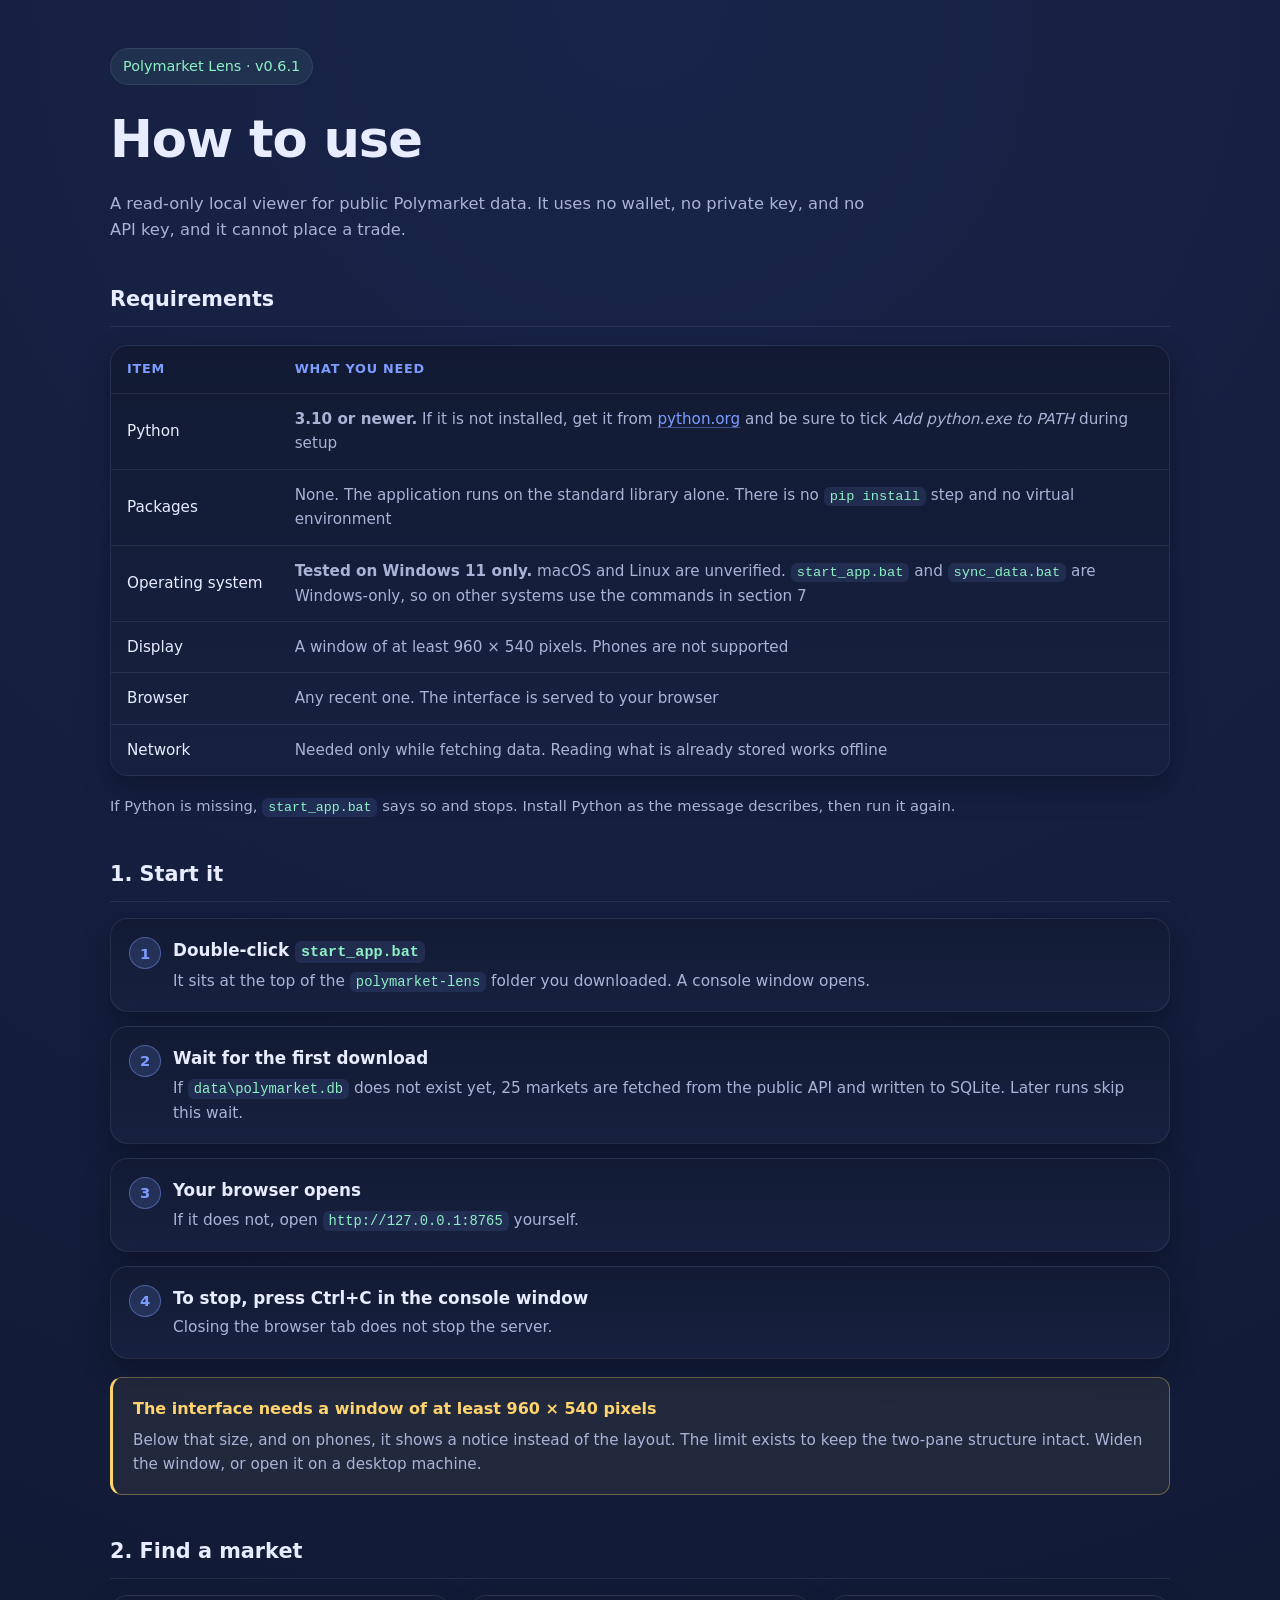
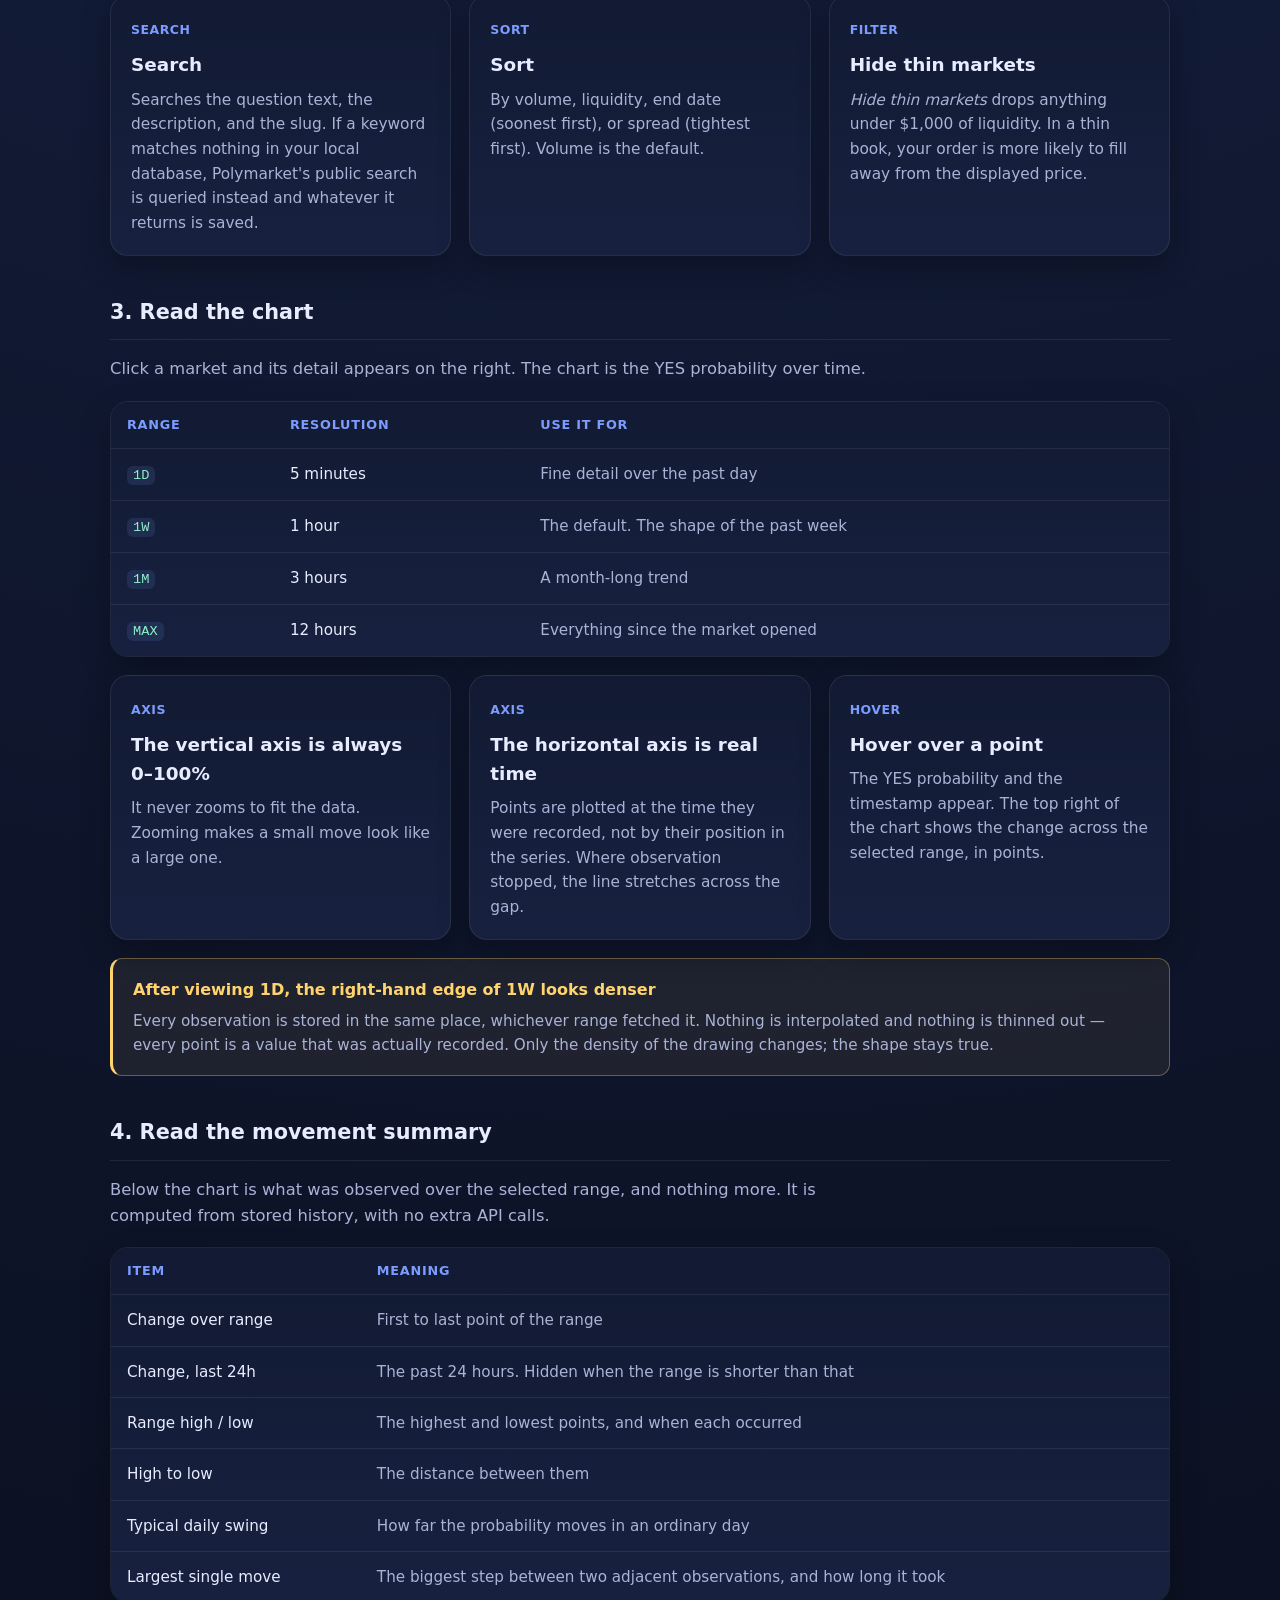
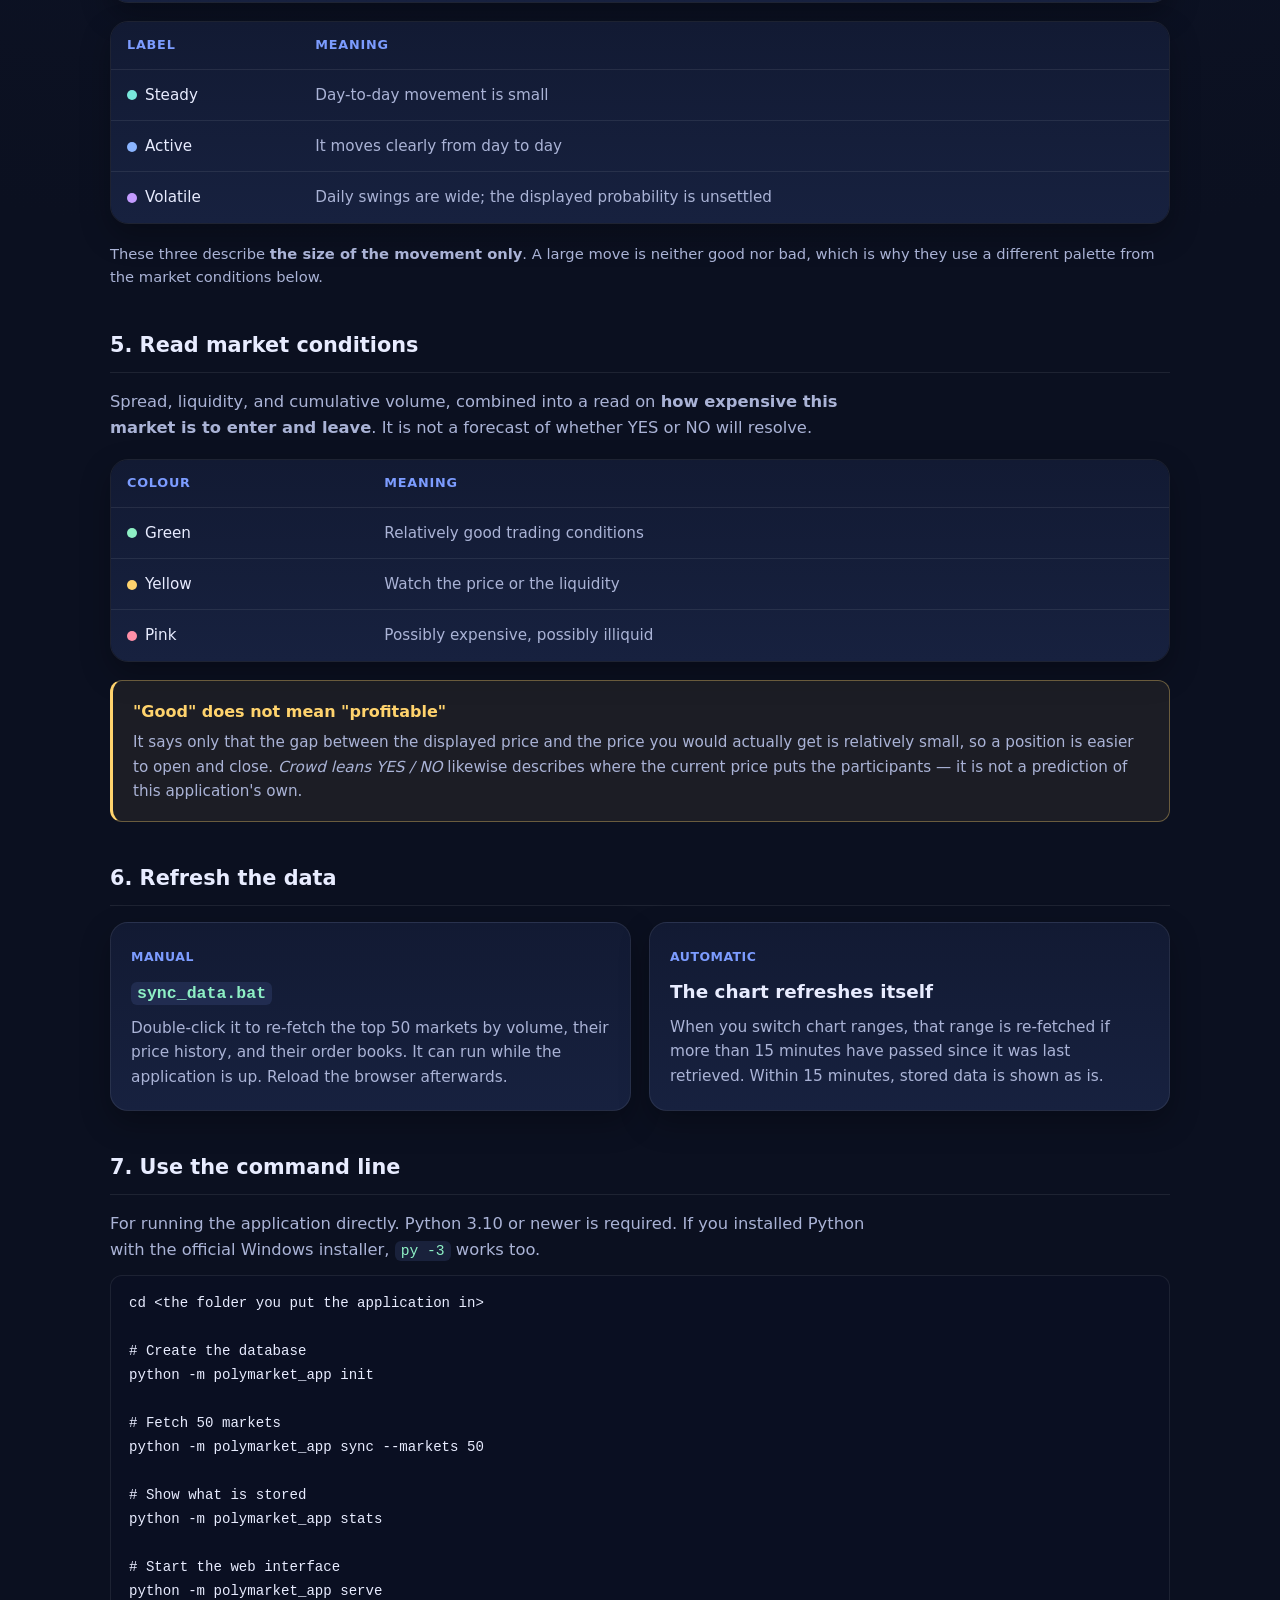
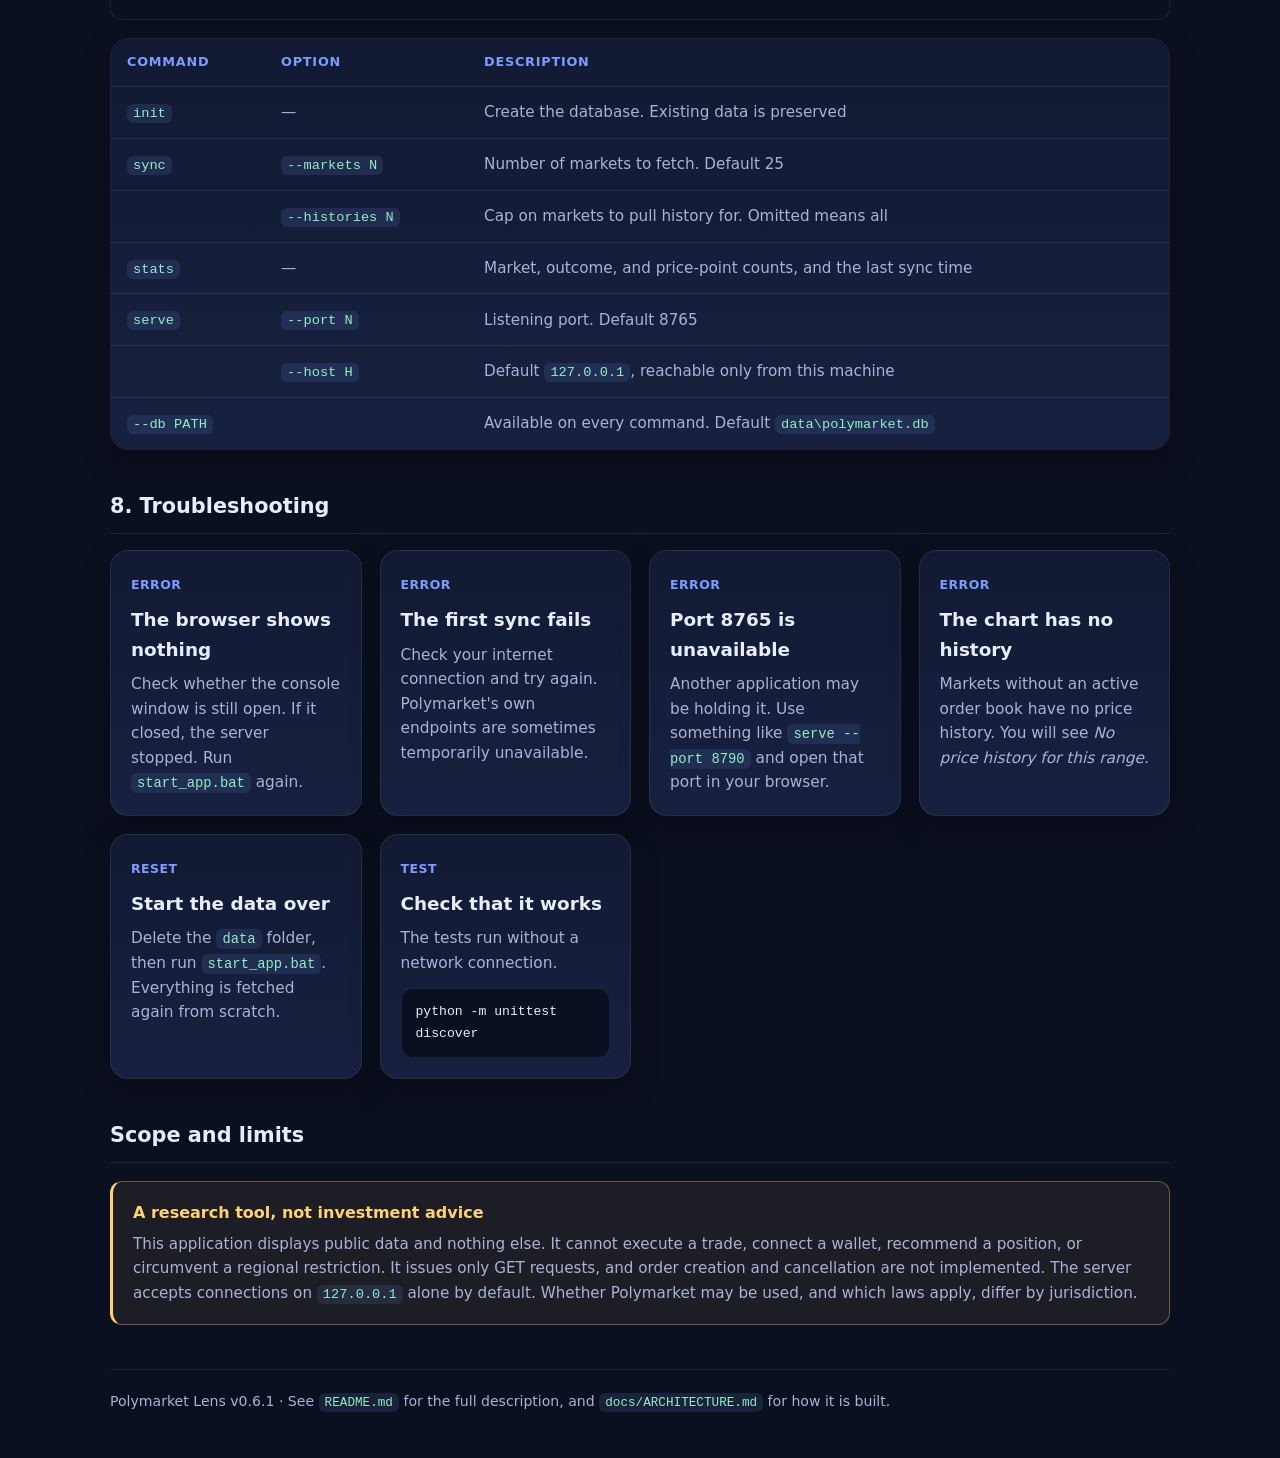
==== commit ab2b705c: "Give links a readable colour in the usage guide The stylesheet had no rule for `a`, so the one exter" ====
--- a/docs/how_to_start.html
+++ b/docs/how_to_start.html
@@ -31,6 +31,23 @@
       line-height: 1.6;
     }
 
+    /* The browser default link colour is unreadable on this background. */
+    a {
+      color: var(--accent);
+      text-decoration-color: rgba(124, 156, 255, 0.45);
+      text-underline-offset: 3px;
+    }
+
+    a:visited {
+      color: var(--accent);
+    }
+
+    a:hover,
+    a:focus-visible {
+      color: var(--accent-2);
+      text-decoration-color: var(--accent-2);
+    }
+
     .wrap {
       max-width: 1100px;
       margin: 0 auto;
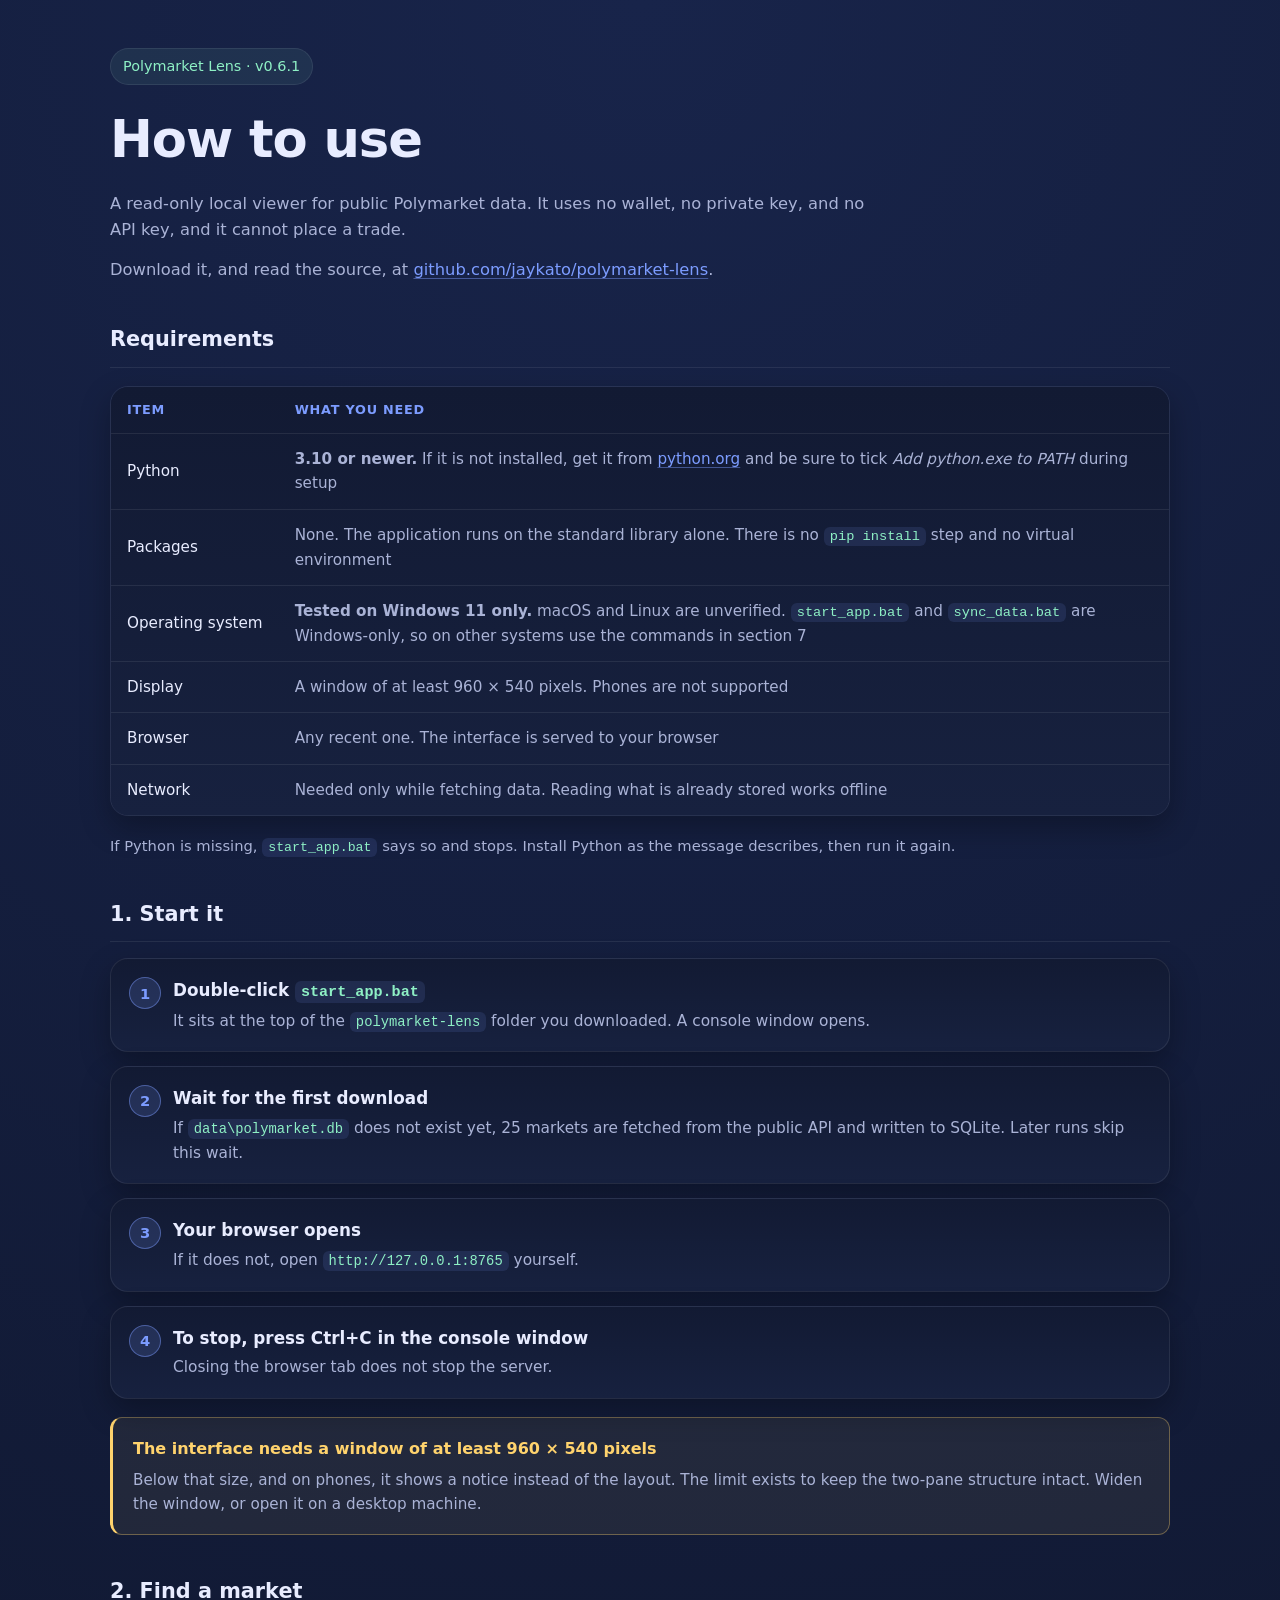
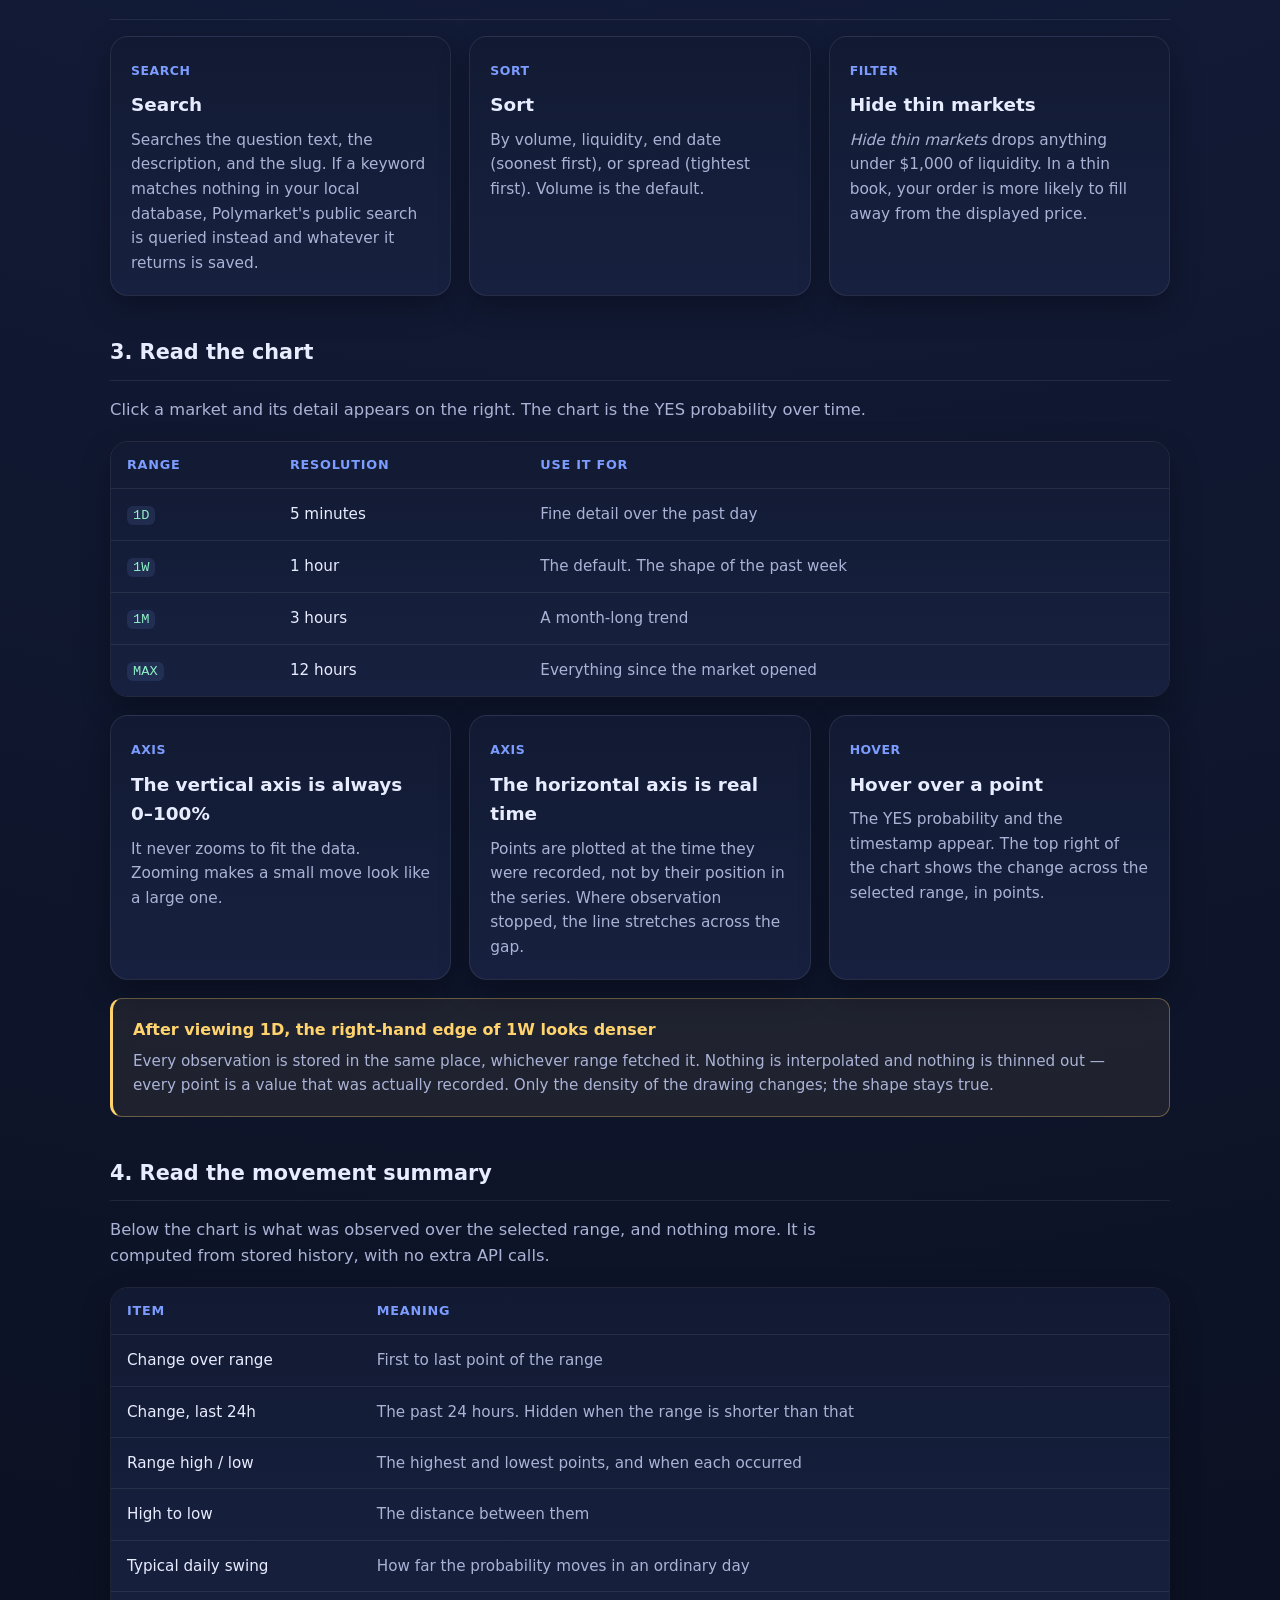
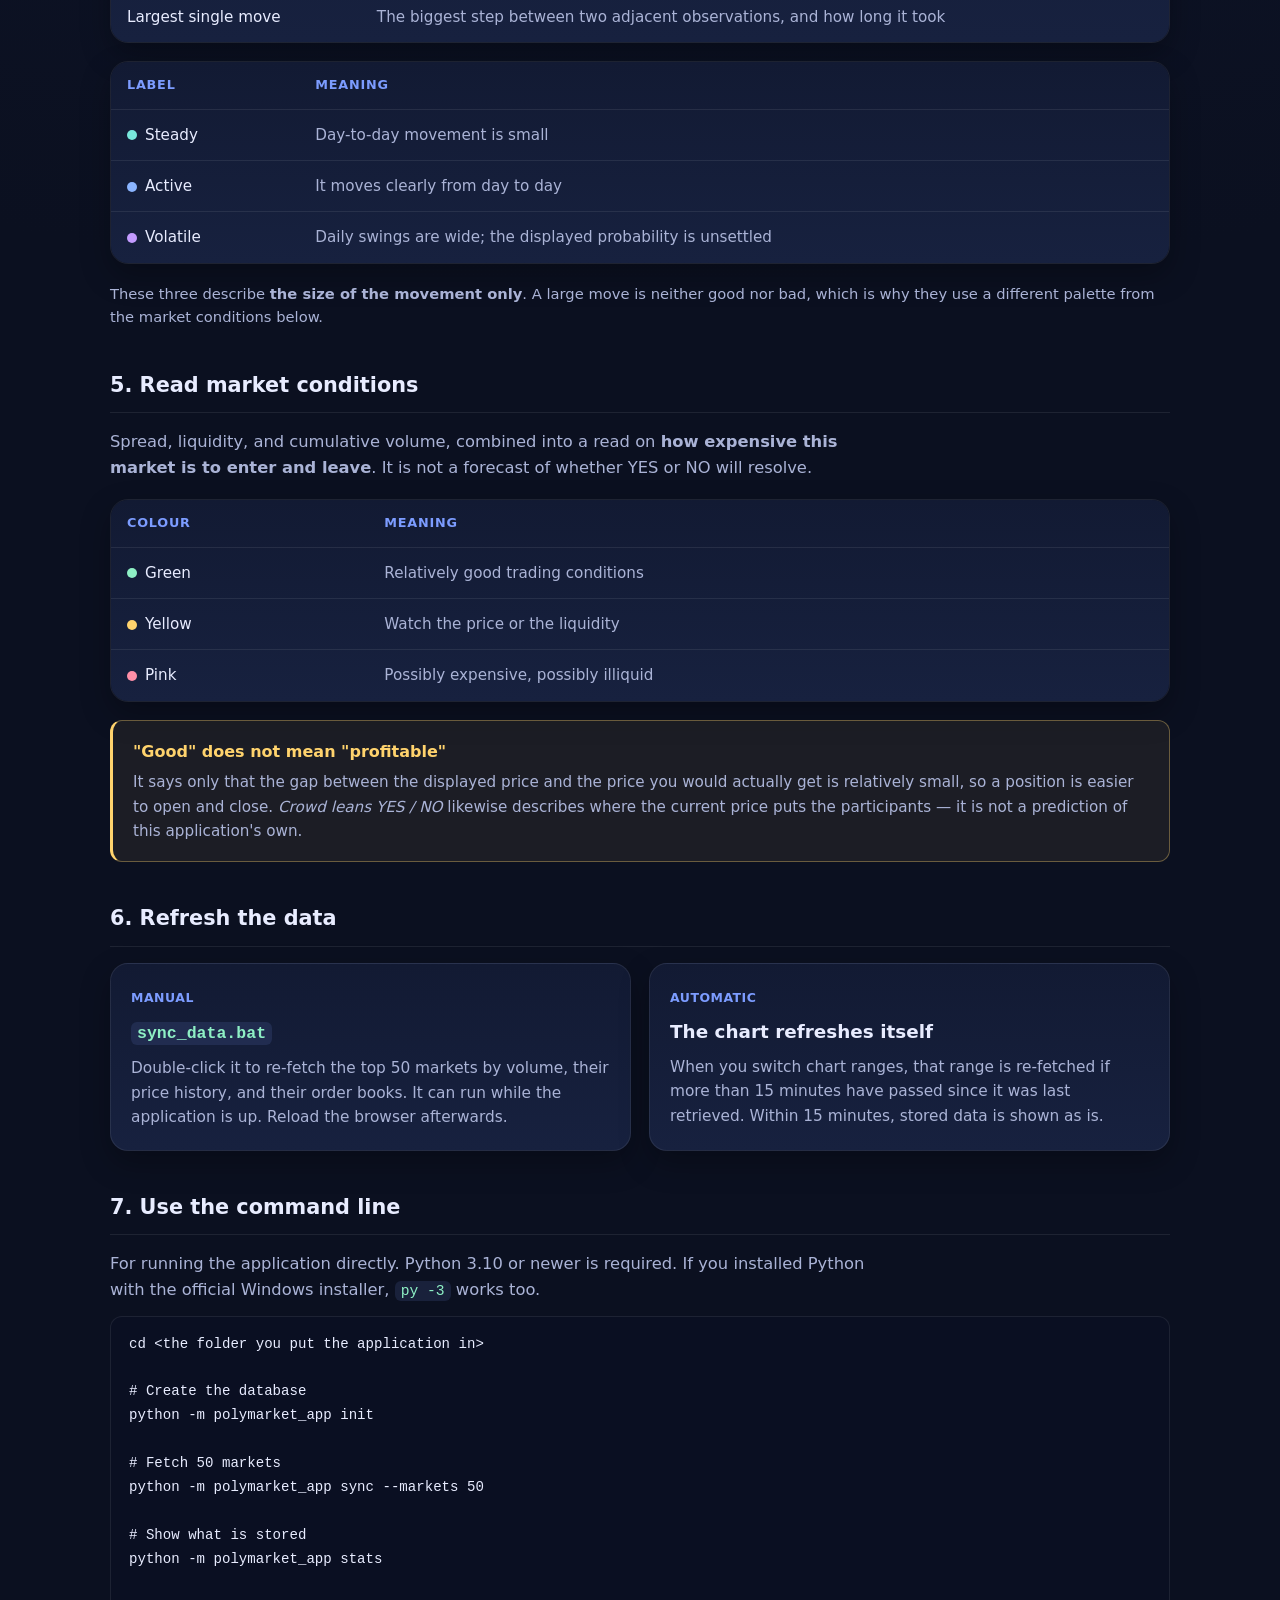
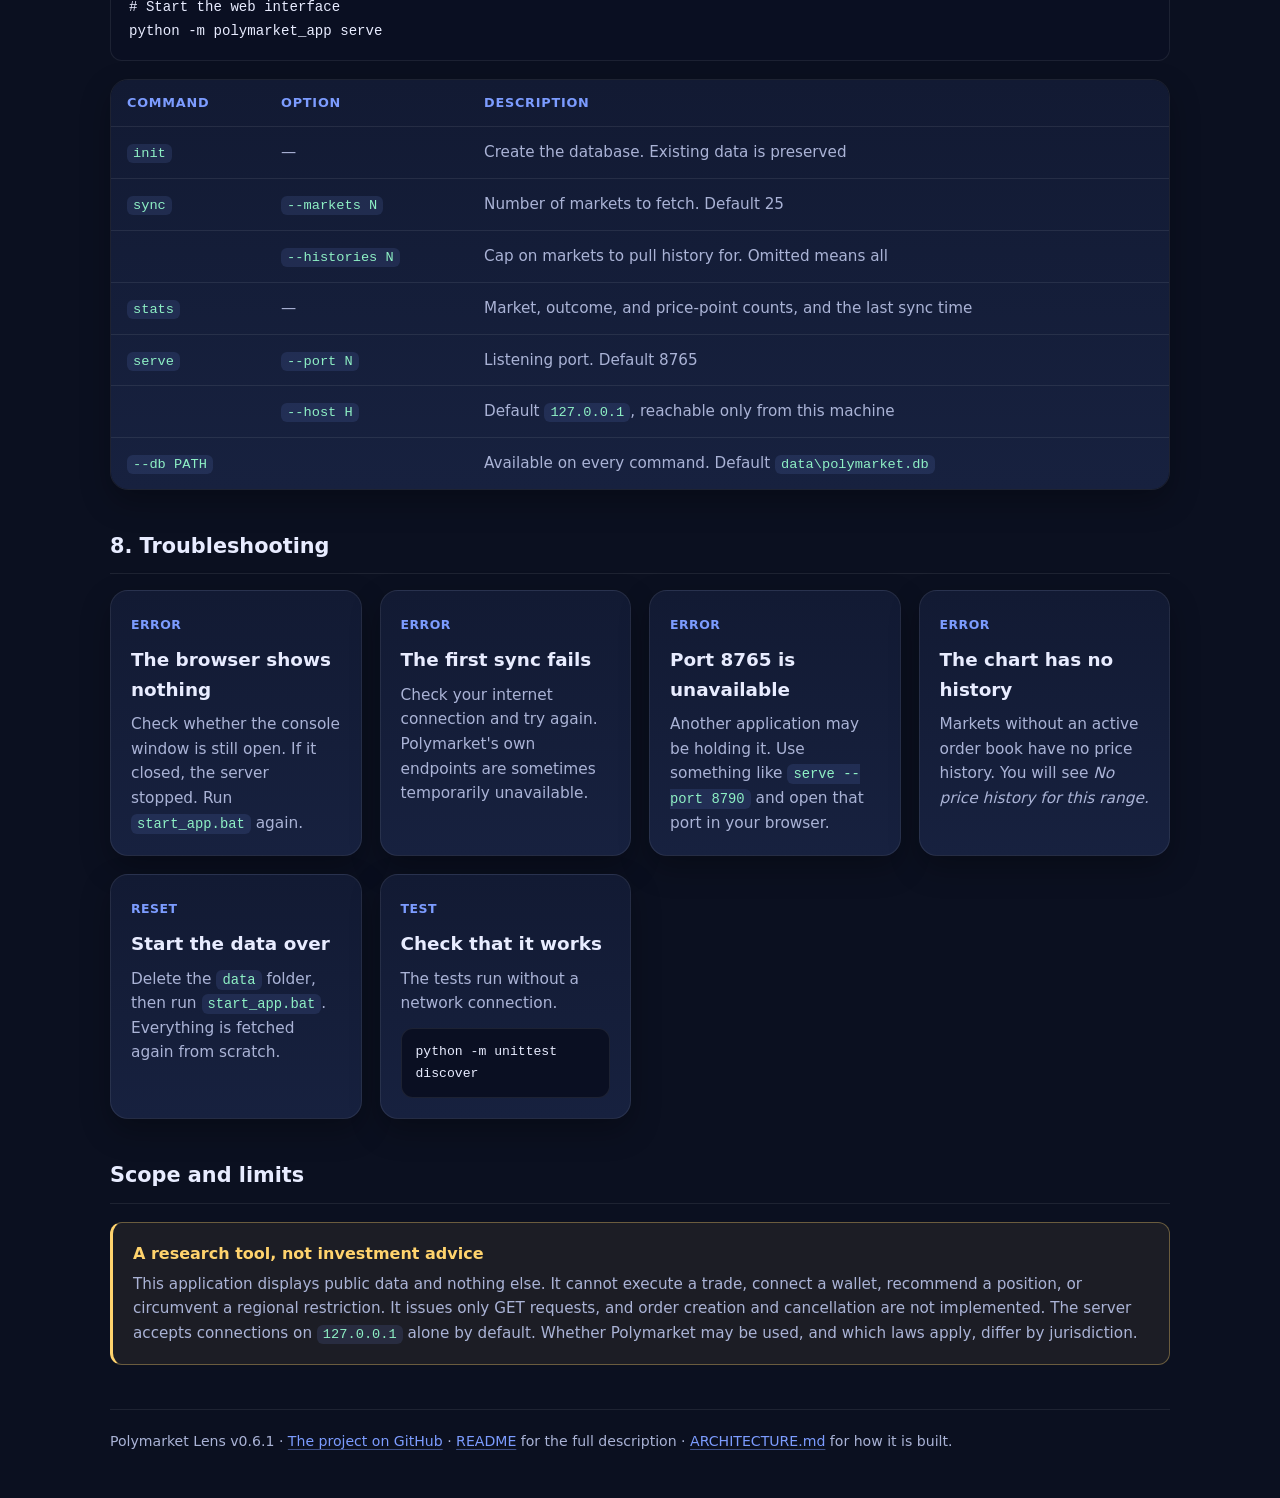
==== commit 364c4291: "Link the usage guide back to the repository Published through Pages, the guide was a dead end: its o" ====
--- a/docs/how_to_start.html
+++ b/docs/how_to_start.html
@@ -339,6 +339,10 @@
         A read-only local viewer for public Polymarket data. It uses no wallet,
         no private key, and no API key, and it cannot place a trade.
       </p>
+      <p class="lead" style="margin-top:14px">
+        Download it, and read the source, at
+        <a href="https://github.com/jaykato/polymarket-lens">github.com/jaykato/polymarket-lens</a>.
+      </p>
     </section>
 
     <h2 class="section-title">Requirements</h2>
@@ -765,8 +769,12 @@
     </div>
 
     <footer>
-      Polymarket Lens v0.6.1 &middot; See <code>README.md</code> for the full description,
-      and <code>docs/ARCHITECTURE.md</code> for how it is built.
+      Polymarket Lens v0.6.1 &middot;
+      <a href="https://github.com/jaykato/polymarket-lens">The project on GitHub</a> &middot;
+      <a href="https://github.com/jaykato/polymarket-lens#readme">README</a> for the full
+      description &middot;
+      <a href="https://github.com/jaykato/polymarket-lens/blob/main/docs/ARCHITECTURE.md">ARCHITECTURE.md</a>
+      for how it is built.
     </footer>
   </main>
 </body>
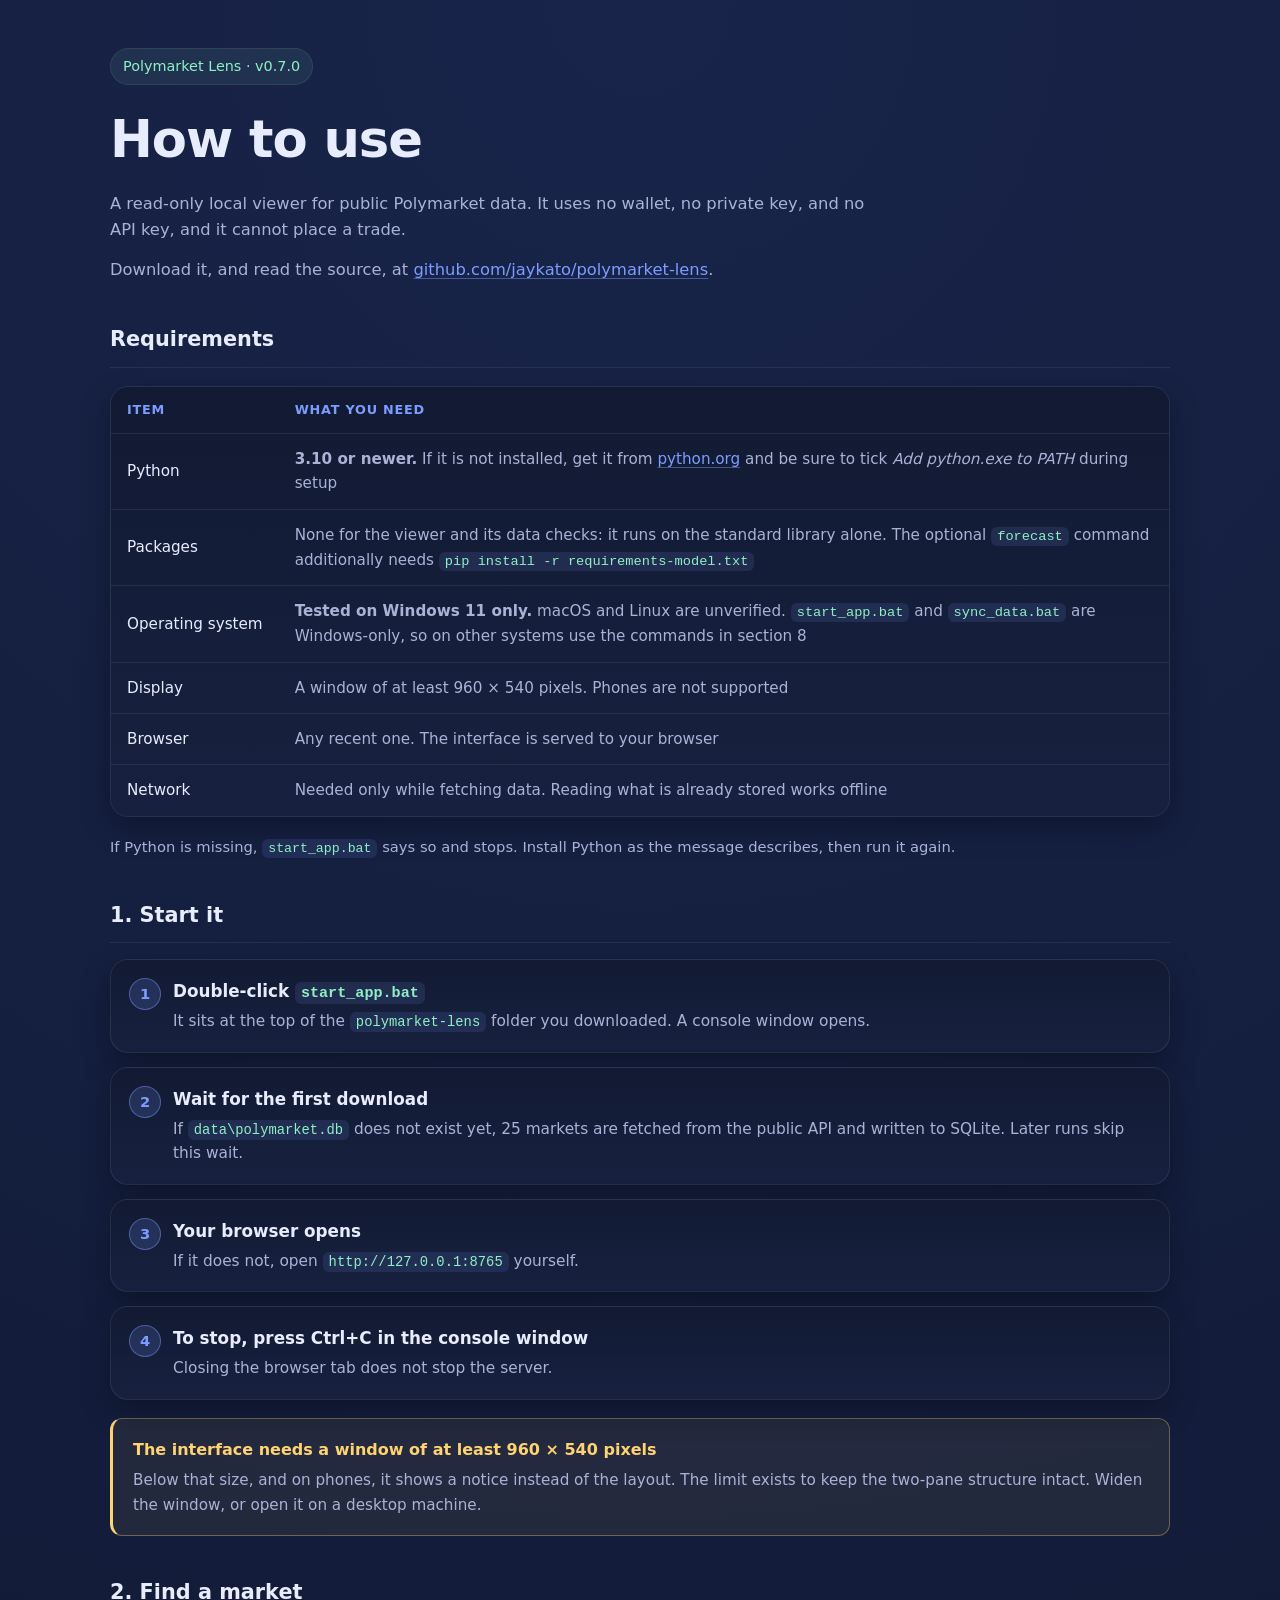
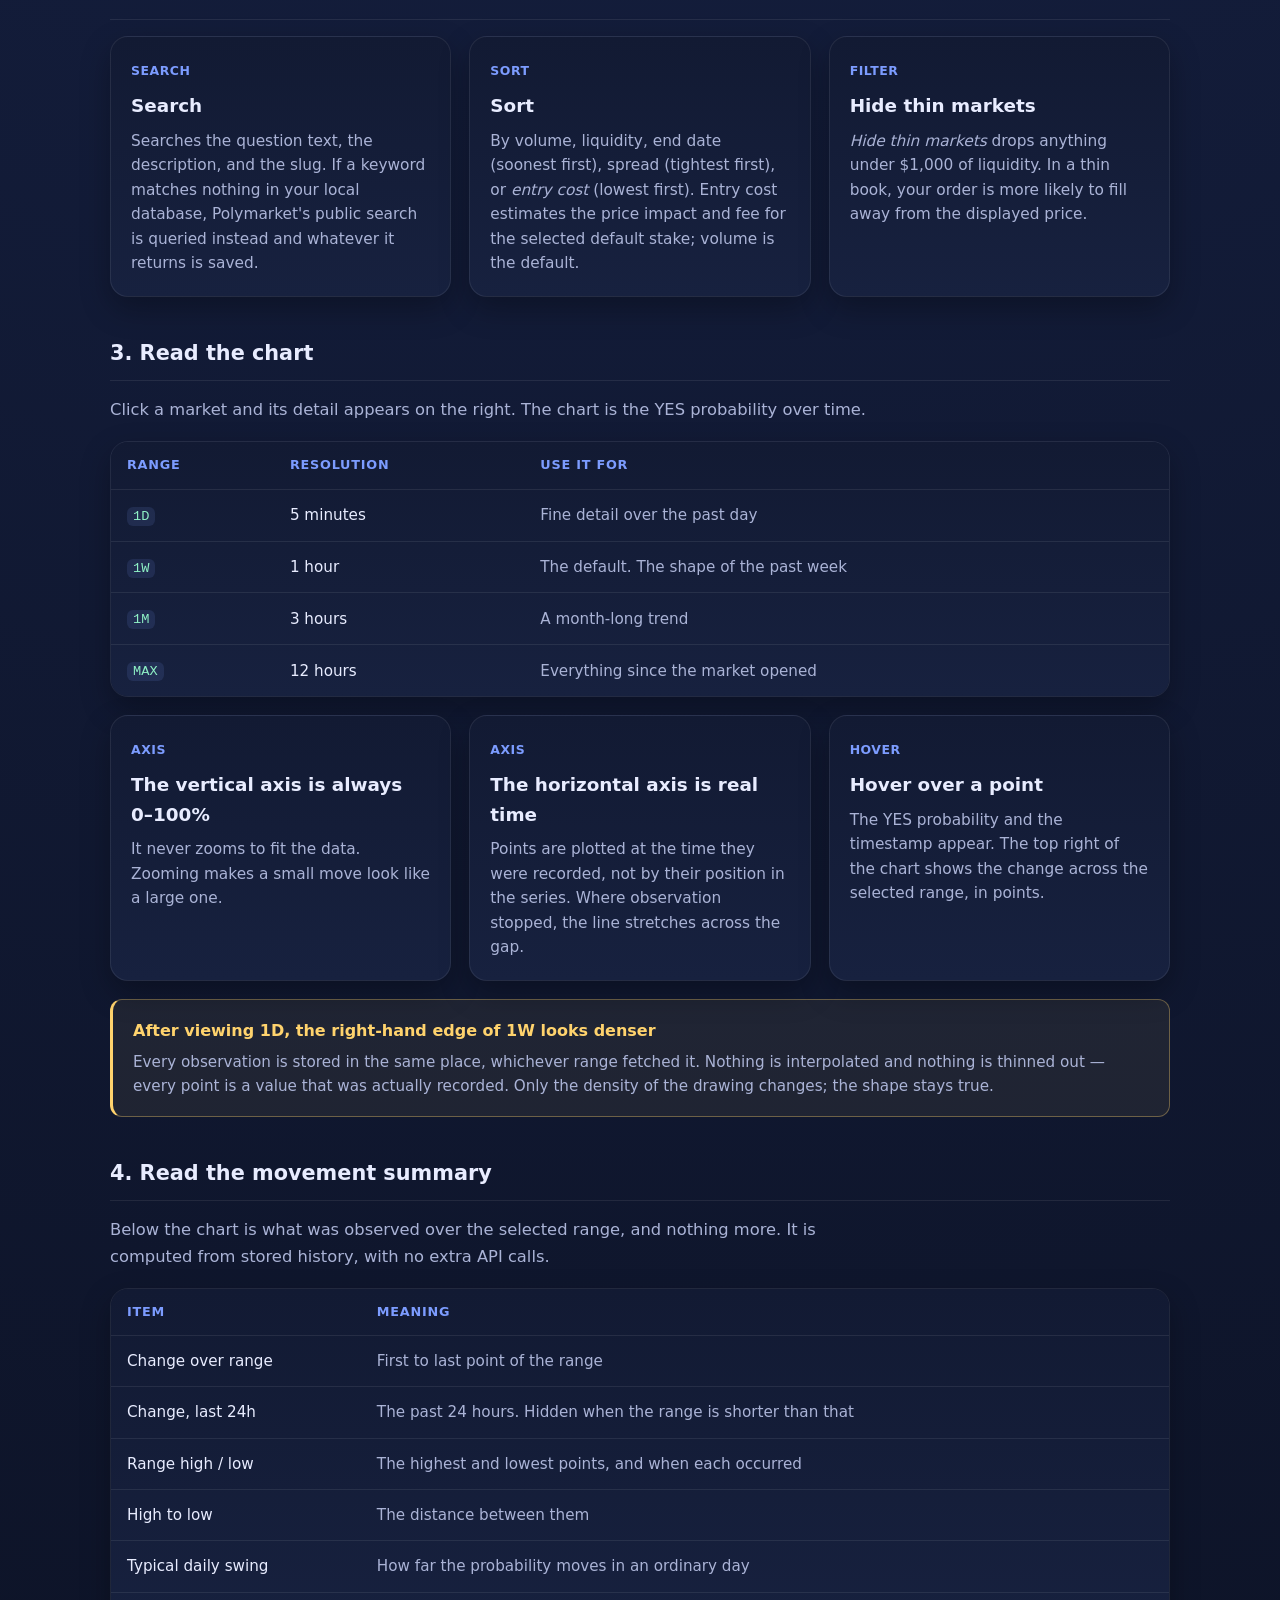
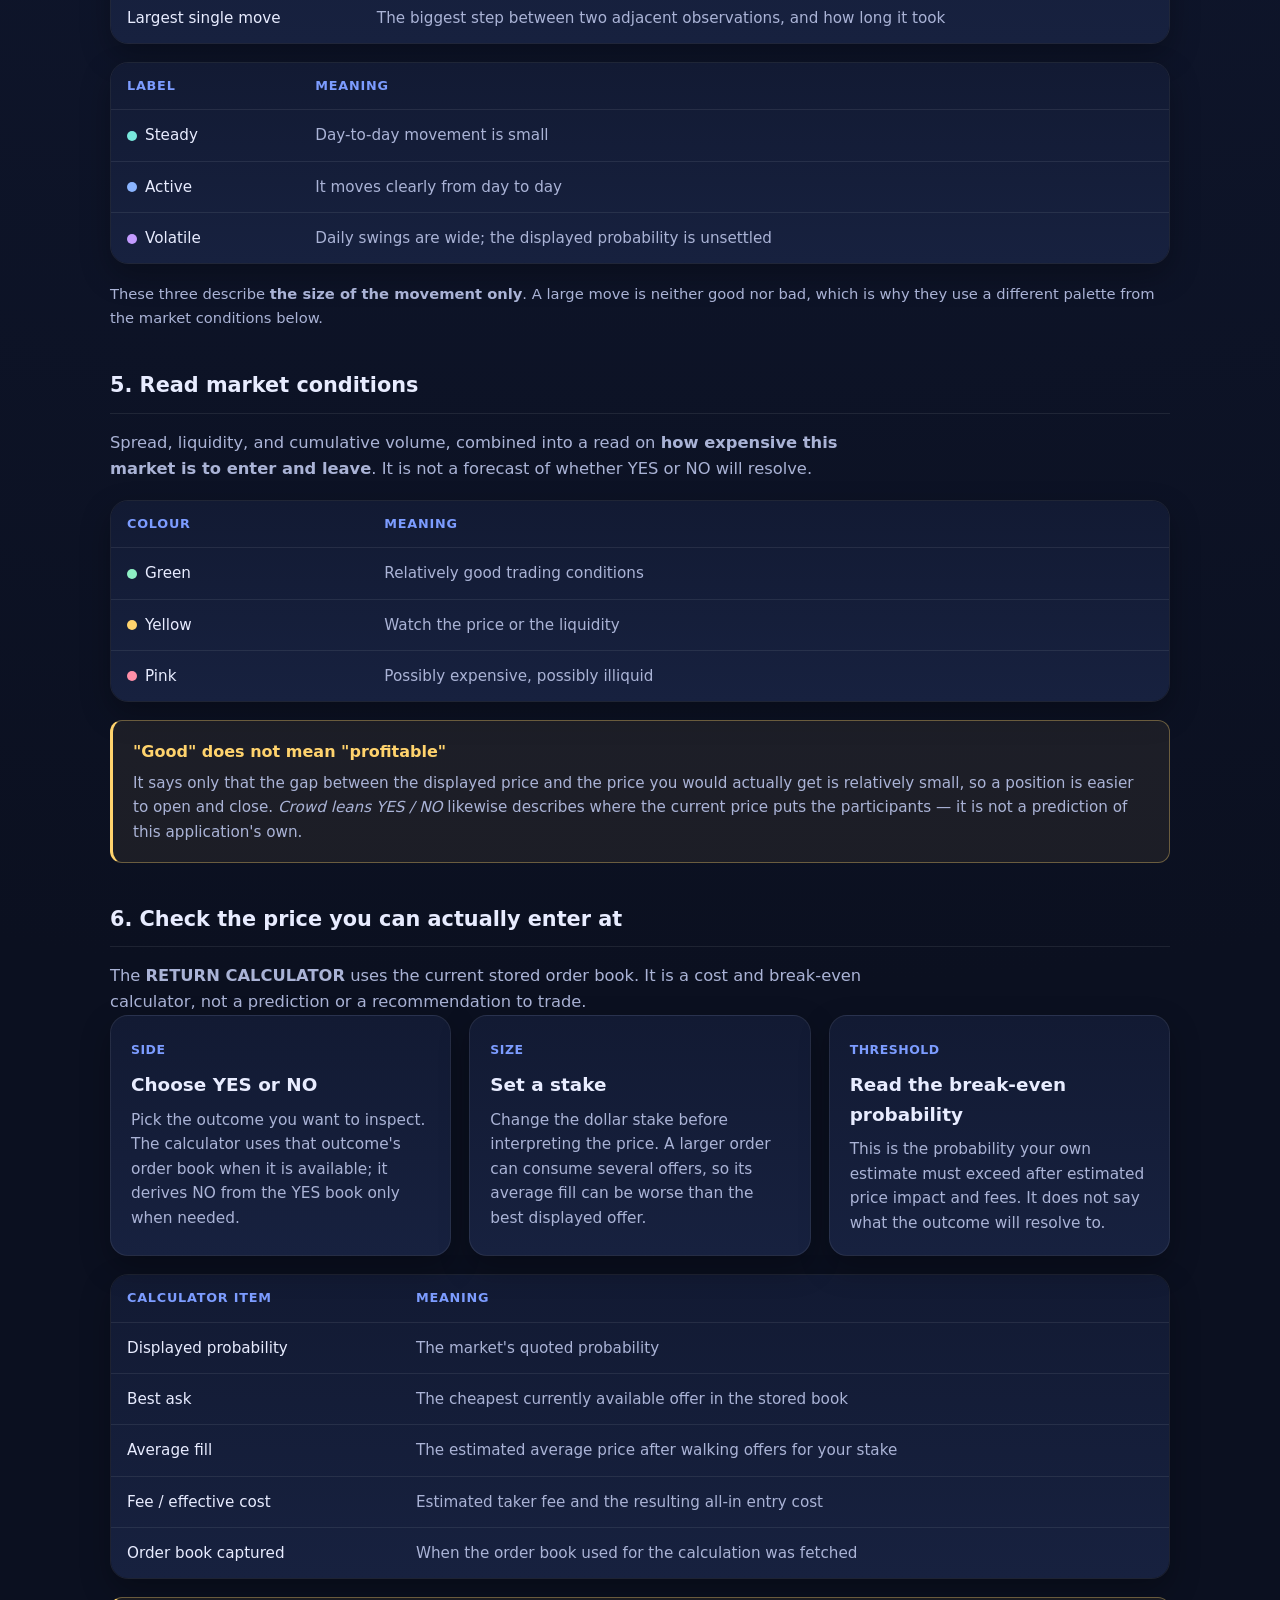
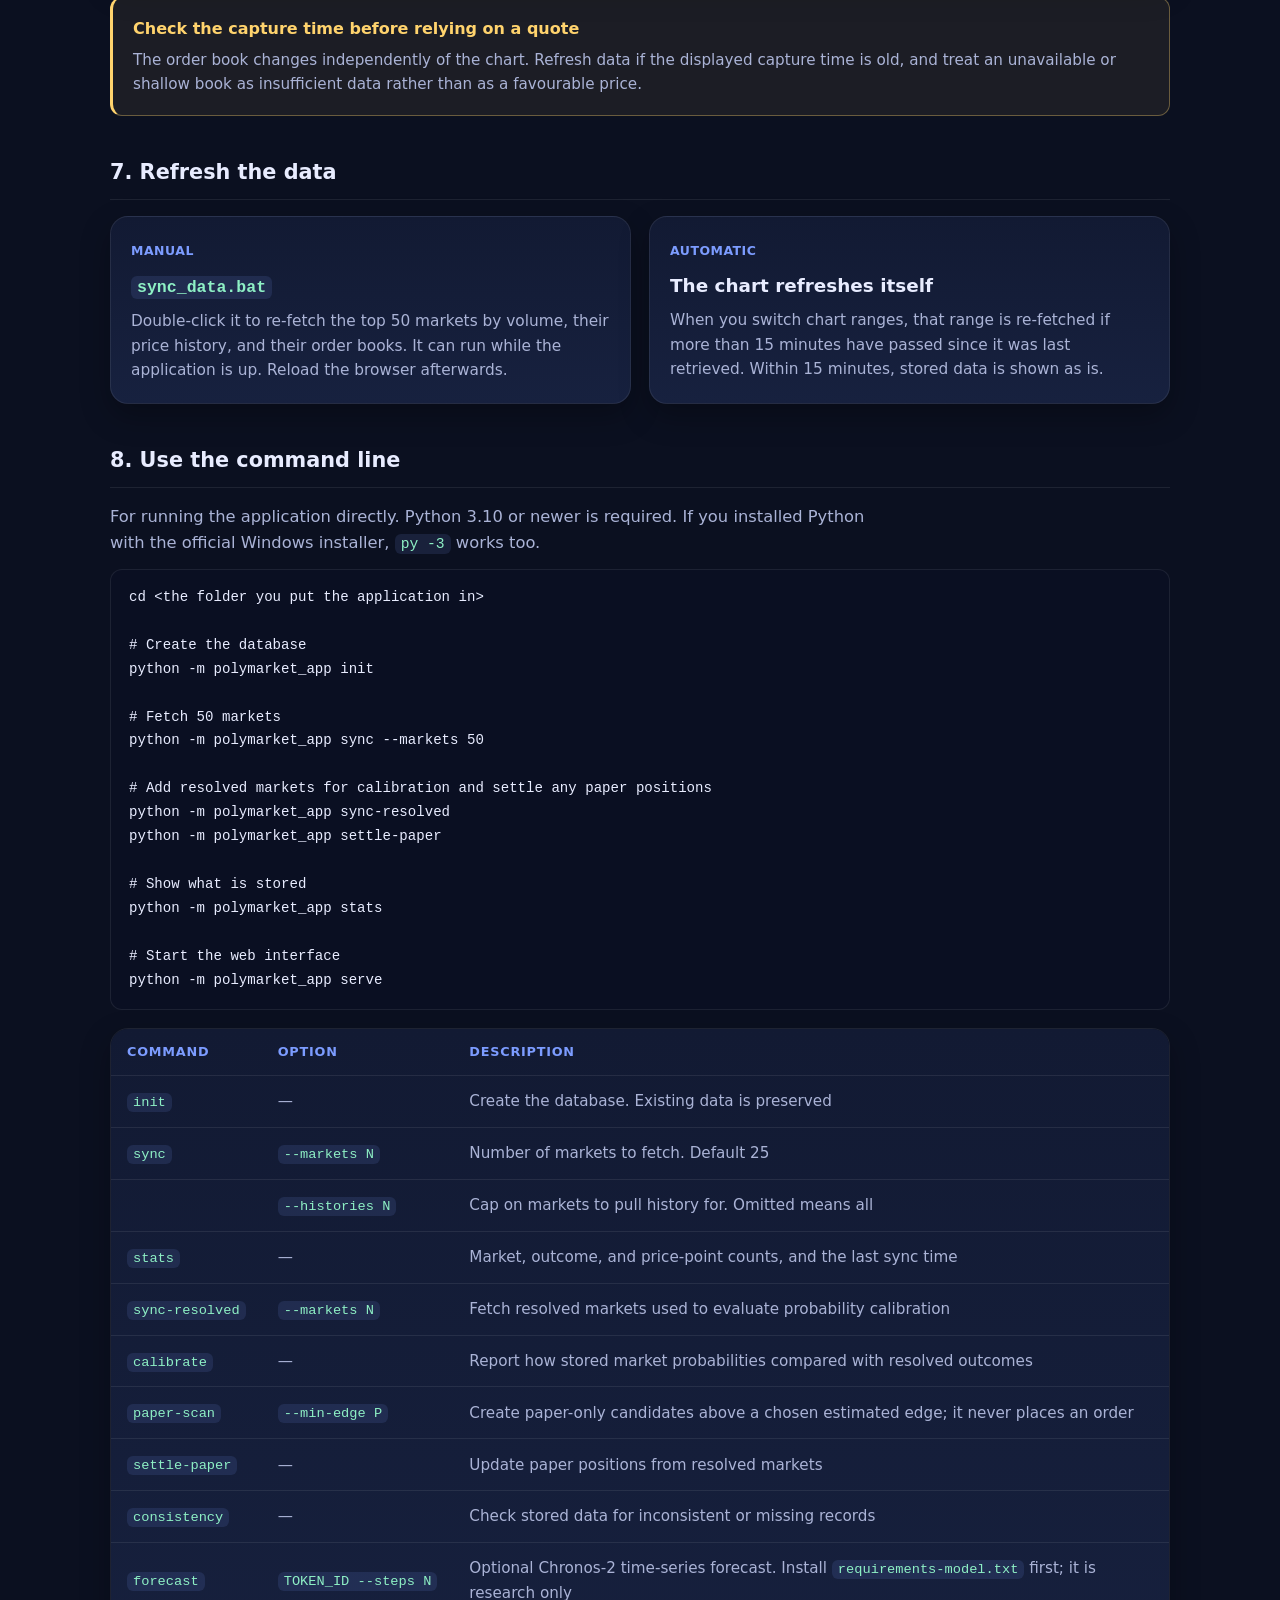
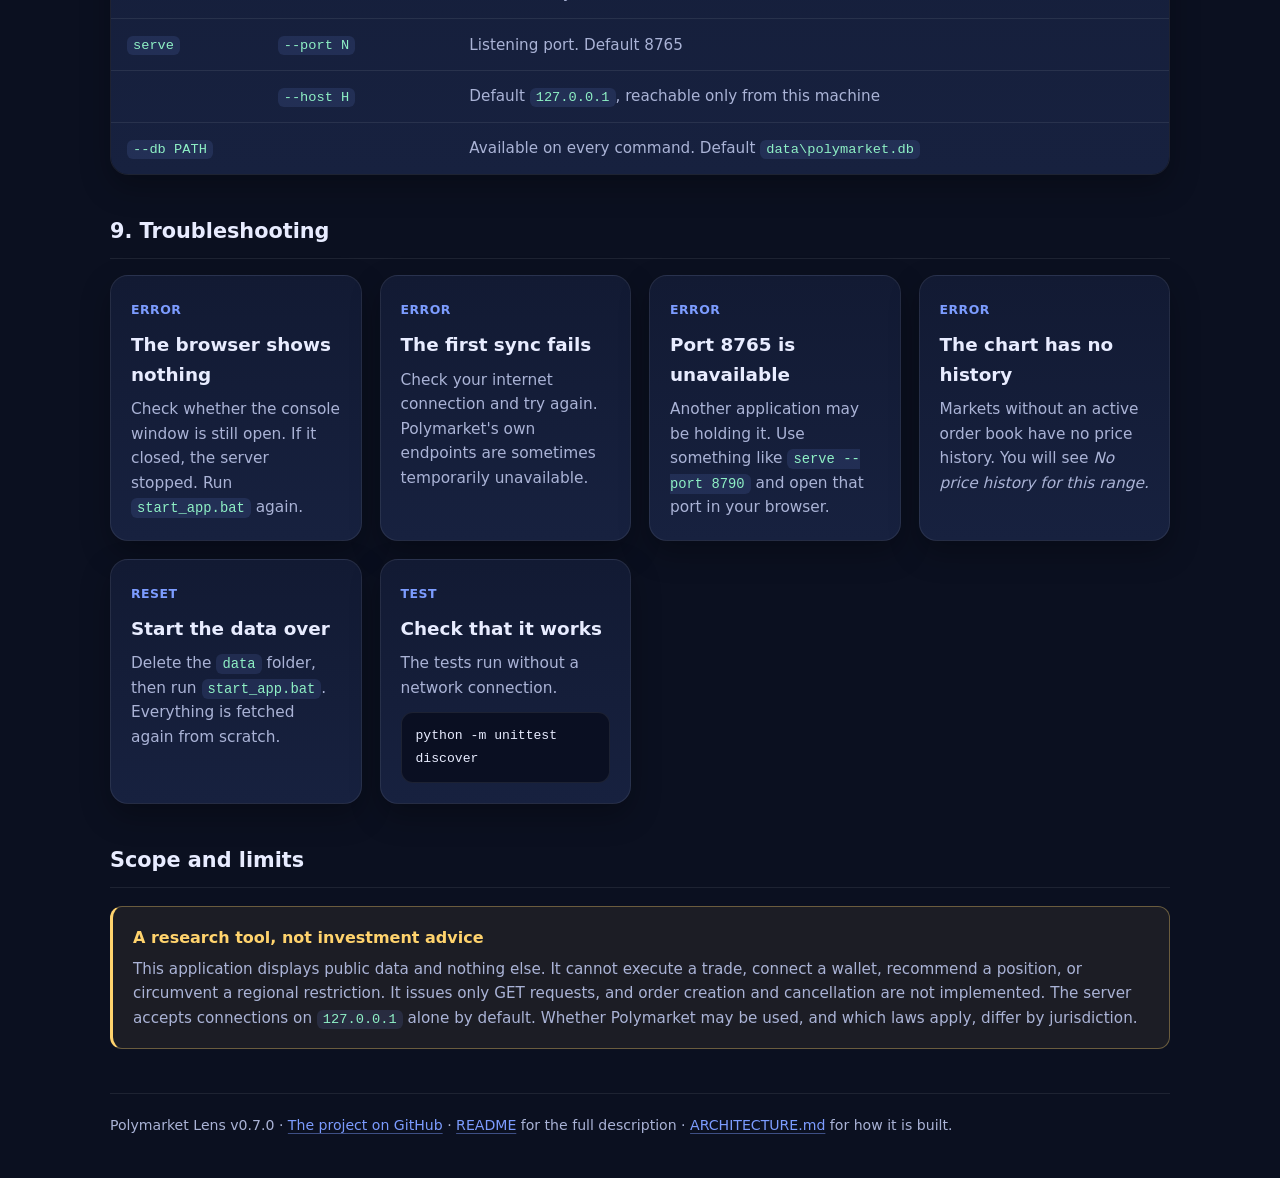
==== commit 1fb489b3: "Release v0.7.0 research workflow" ====
--- a/docs/how_to_start.html
+++ b/docs/how_to_start.html
@@ -333,7 +333,7 @@
 <body>
   <main class="wrap">
     <section class="hero">
-      <div class="eyebrow">Polymarket Lens &middot; v0.6.1</div>
+      <div class="eyebrow">Polymarket Lens &middot; v0.7.0</div>
       <h1>How to use</h1>
       <p class="lead">
         A read-only local viewer for public Polymarket data. It uses no wallet,
@@ -366,8 +366,9 @@
           <tr>
             <td>Packages</td>
             <td class="muted">
-              None. The application runs on the standard library alone. There is no
-              <code>pip install</code> step and no virtual environment
+              None for the viewer and its data checks: it runs on the standard library
+              alone. The optional <code>forecast</code> command additionally needs
+              <code>pip install -r requirements-model.txt</code>
             </td>
           </tr>
           <tr>
@@ -376,7 +377,7 @@
               <strong>Tested on Windows 11 only.</strong>
               macOS and Linux are unverified. <code>start_app.bat</code> and
               <code>sync_data.bat</code> are Windows-only, so on other systems use the
-              commands in section 7
+              commands in section 8
             </td>
           </tr>
           <tr>
@@ -452,8 +453,9 @@
         <div class="tag">Sort</div>
         <h3>Sort</h3>
         <p>
-          By volume, liquidity, end date (soonest first), or spread (tightest first).
-          Volume is the default.
+          By volume, liquidity, end date (soonest first), spread (tightest first), or
+          <em>entry cost</em> (lowest first). Entry cost estimates the price impact and fee
+          for the selected default stake; volume is the default.
         </p>
       </article>
 
@@ -608,7 +610,49 @@
       </p>
     </div>
 
-    <h2 class="section-title">6. Refresh the data</h2>
+    <h2 class="section-title">6. Check the price you can actually enter at</h2>
+    <p class="lead">
+      The <strong>RETURN CALCULATOR</strong> uses the current stored order book. It is a
+      cost and break-even calculator, not a prediction or a recommendation to trade.
+    </p>
+
+    <section class="grid">
+      <article class="card">
+        <div class="tag">Side</div>
+        <h3>Choose YES or NO</h3>
+        <p>Pick the outcome you want to inspect. The calculator uses that outcome's order book when it is available; it derives NO from the YES book only when needed.</p>
+      </article>
+      <article class="card">
+        <div class="tag">Size</div>
+        <h3>Set a stake</h3>
+        <p>Change the dollar stake before interpreting the price. A larger order can consume several offers, so its average fill can be worse than the best displayed offer.</p>
+      </article>
+      <article class="card">
+        <div class="tag">Threshold</div>
+        <h3>Read the break-even probability</h3>
+        <p>This is the probability your own estimate must exceed after estimated price impact and fees. It does not say what the outcome will resolve to.</p>
+      </article>
+    </section>
+
+    <div class="table-scroll" style="margin-top:18px">
+      <table>
+        <thead><tr><th>Calculator item</th><th>Meaning</th></tr></thead>
+        <tbody>
+          <tr><td>Displayed probability</td><td class="muted">The market's quoted probability</td></tr>
+          <tr><td>Best ask</td><td class="muted">The cheapest currently available offer in the stored book</td></tr>
+          <tr><td>Average fill</td><td class="muted">The estimated average price after walking offers for your stake</td></tr>
+          <tr><td>Fee / effective cost</td><td class="muted">Estimated taker fee and the resulting all-in entry cost</td></tr>
+          <tr><td>Order book captured</td><td class="muted">When the order book used for the calculation was fetched</td></tr>
+        </tbody>
+      </table>
+    </div>
+
+    <div class="callout">
+      <strong>Check the capture time before relying on a quote</strong>
+      <p>The order book changes independently of the chart. Refresh data if the displayed capture time is old, and treat an unavailable or shallow book as insufficient data rather than as a favourable price.</p>
+    </div>
+
+    <h2 class="section-title">7. Refresh the data</h2>
     <section class="grid">
       <article class="card">
         <div class="tag">Manual</div>
@@ -631,7 +675,7 @@
       </article>
     </section>
 
-    <h2 class="section-title">7. Use the command line</h2>
+    <h2 class="section-title">8. Use the command line</h2>
     <p class="lead">
       For running the application directly. Python 3.10 or newer is required. If you
       installed Python with the official Windows installer, <code>py -3</code> works too.
@@ -645,6 +689,10 @@
 # Fetch 50 markets
 python -m polymarket_app sync --markets 50
 
+# Add resolved markets for calibration and settle any paper positions
+python -m polymarket_app sync-resolved
+python -m polymarket_app settle-paper
+
 # Show what is stored
 python -m polymarket_app stats
 
@@ -681,6 +729,12 @@
             <td class="muted">&mdash;</td>
             <td class="muted">Market, outcome, and price-point counts, and the last sync time</td>
           </tr>
+          <tr><td><code>sync-resolved</code></td><td><code>--markets N</code></td><td class="muted">Fetch resolved markets used to evaluate probability calibration</td></tr>
+          <tr><td><code>calibrate</code></td><td class="muted">&mdash;</td><td class="muted">Report how stored market probabilities compared with resolved outcomes</td></tr>
+          <tr><td><code>paper-scan</code></td><td><code>--min-edge P</code></td><td class="muted">Create paper-only candidates above a chosen estimated edge; it never places an order</td></tr>
+          <tr><td><code>settle-paper</code></td><td class="muted">&mdash;</td><td class="muted">Update paper positions from resolved markets</td></tr>
+          <tr><td><code>consistency</code></td><td class="muted">&mdash;</td><td class="muted">Check stored data for inconsistent or missing records</td></tr>
+          <tr><td><code>forecast</code></td><td><code>TOKEN_ID --steps N</code></td><td class="muted">Optional Chronos-2 time-series forecast. Install <code>requirements-model.txt</code> first; it is research only</td></tr>
           <tr>
             <td><code>serve</code></td>
             <td><code>--port N</code></td>
@@ -699,7 +753,7 @@
       </table>
     </div>
 
-    <h2 class="section-title">8. Troubleshooting</h2>
+    <h2 class="section-title">9. Troubleshooting</h2>
     <section class="grid">
       <article class="card">
         <div class="tag">Error</div>
@@ -769,7 +823,7 @@
     </div>
 
     <footer>
-      Polymarket Lens v0.6.1 &middot;
+      Polymarket Lens v0.7.0 &middot;
       <a href="https://github.com/jaykato/polymarket-lens">The project on GitHub</a> &middot;
       <a href="https://github.com/jaykato/polymarket-lens#readme">README</a> for the full
       description &middot;
